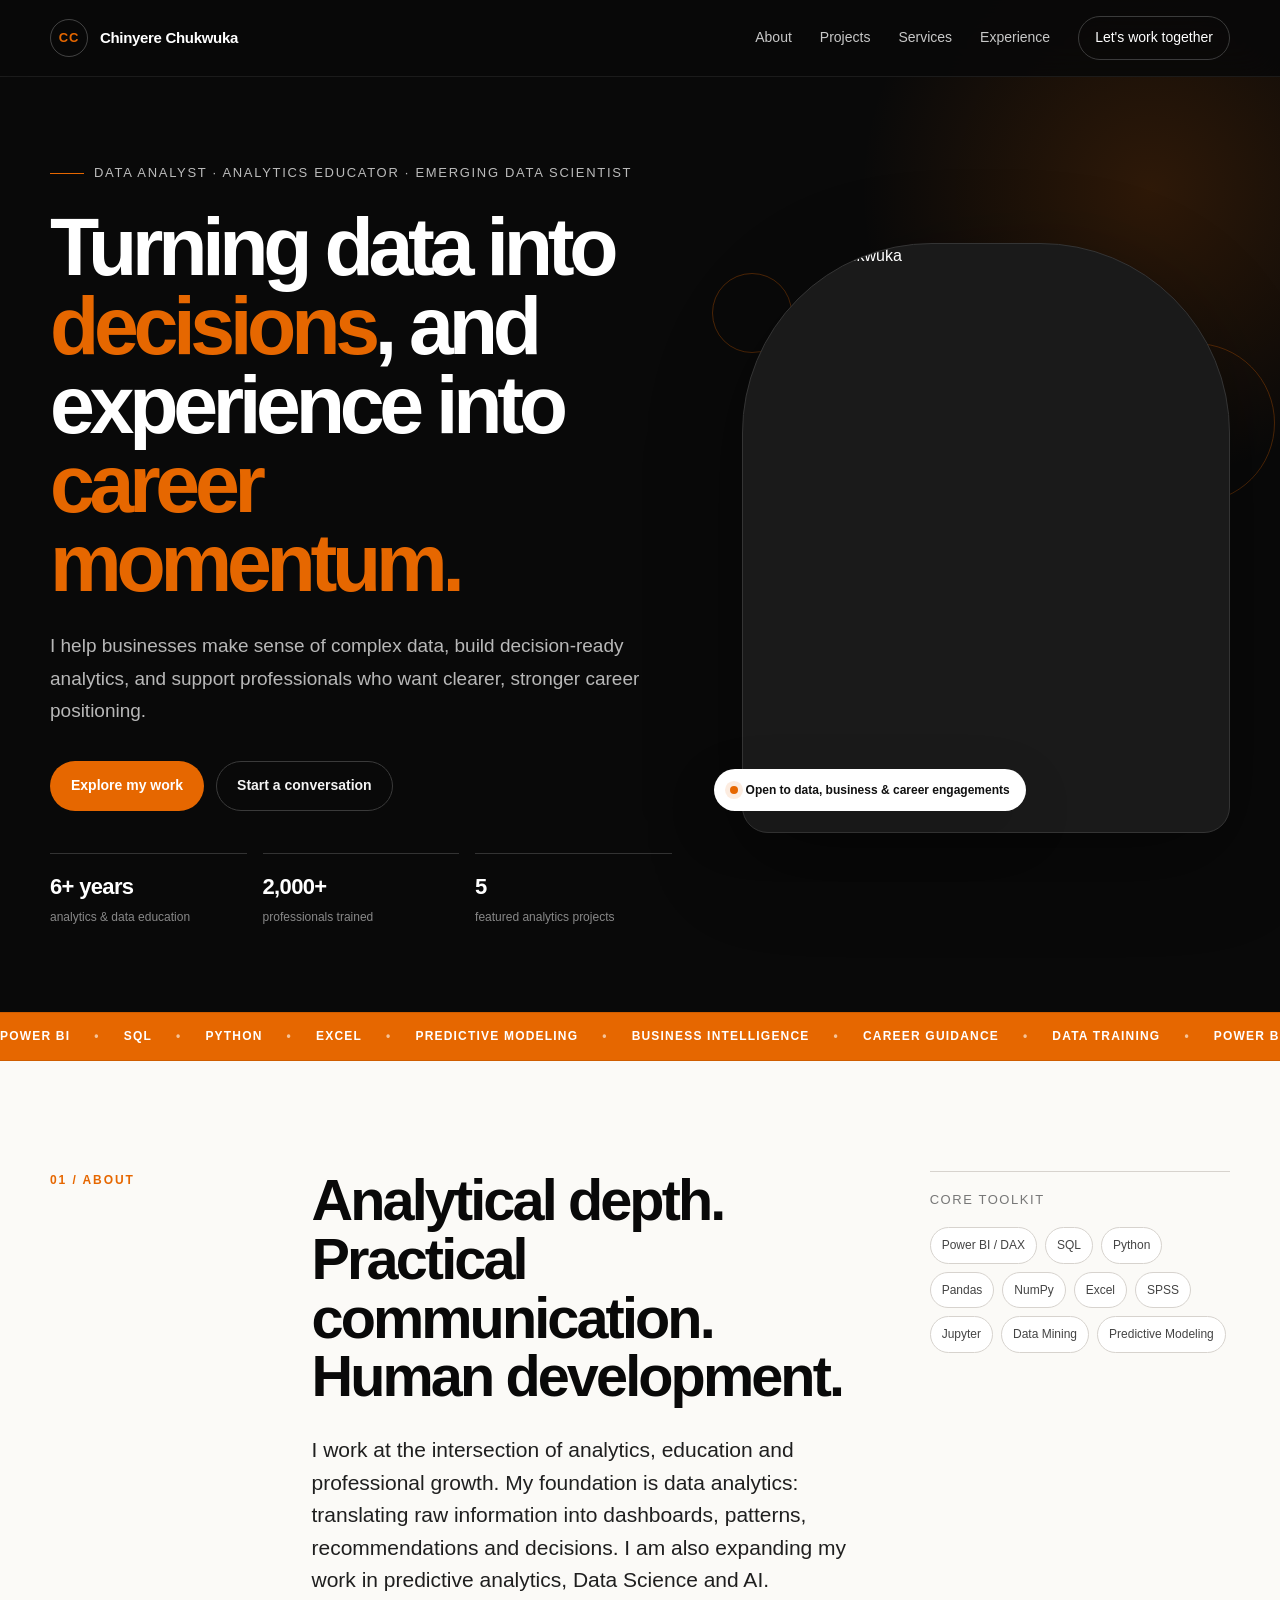
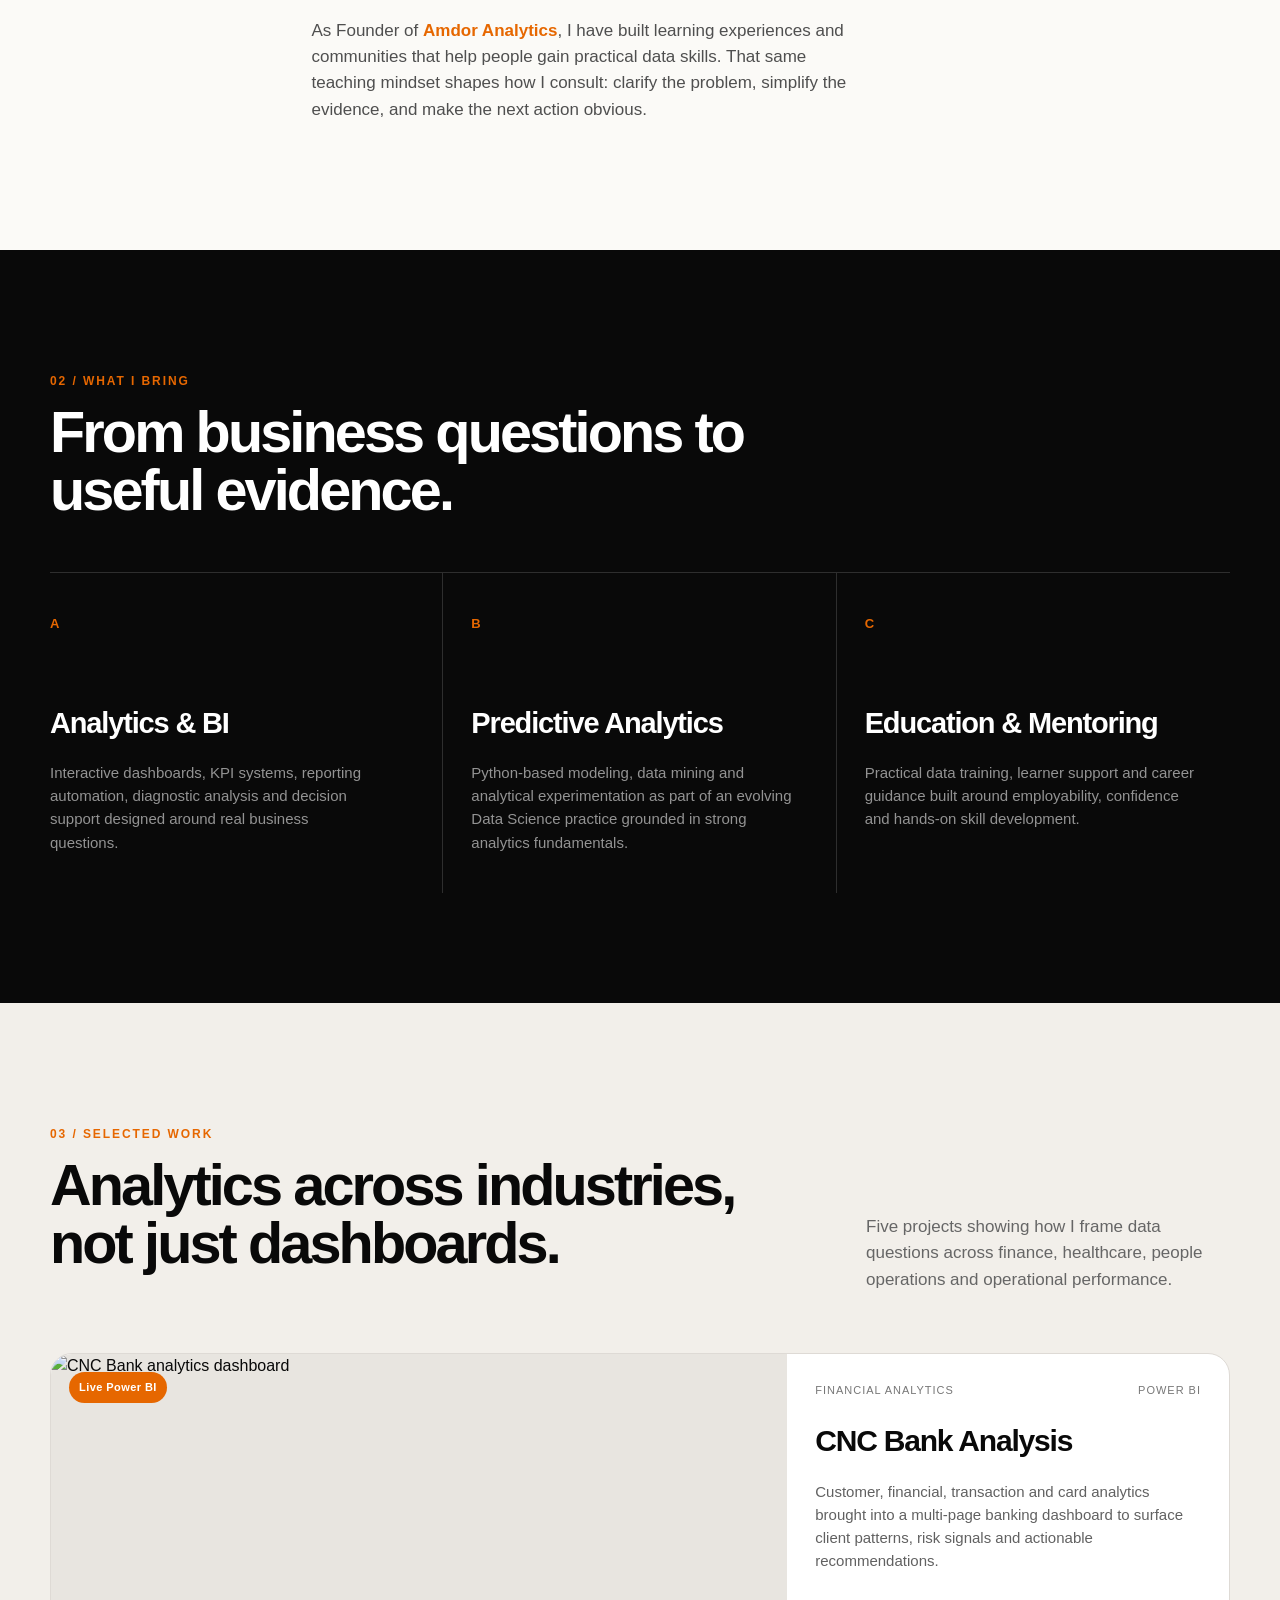
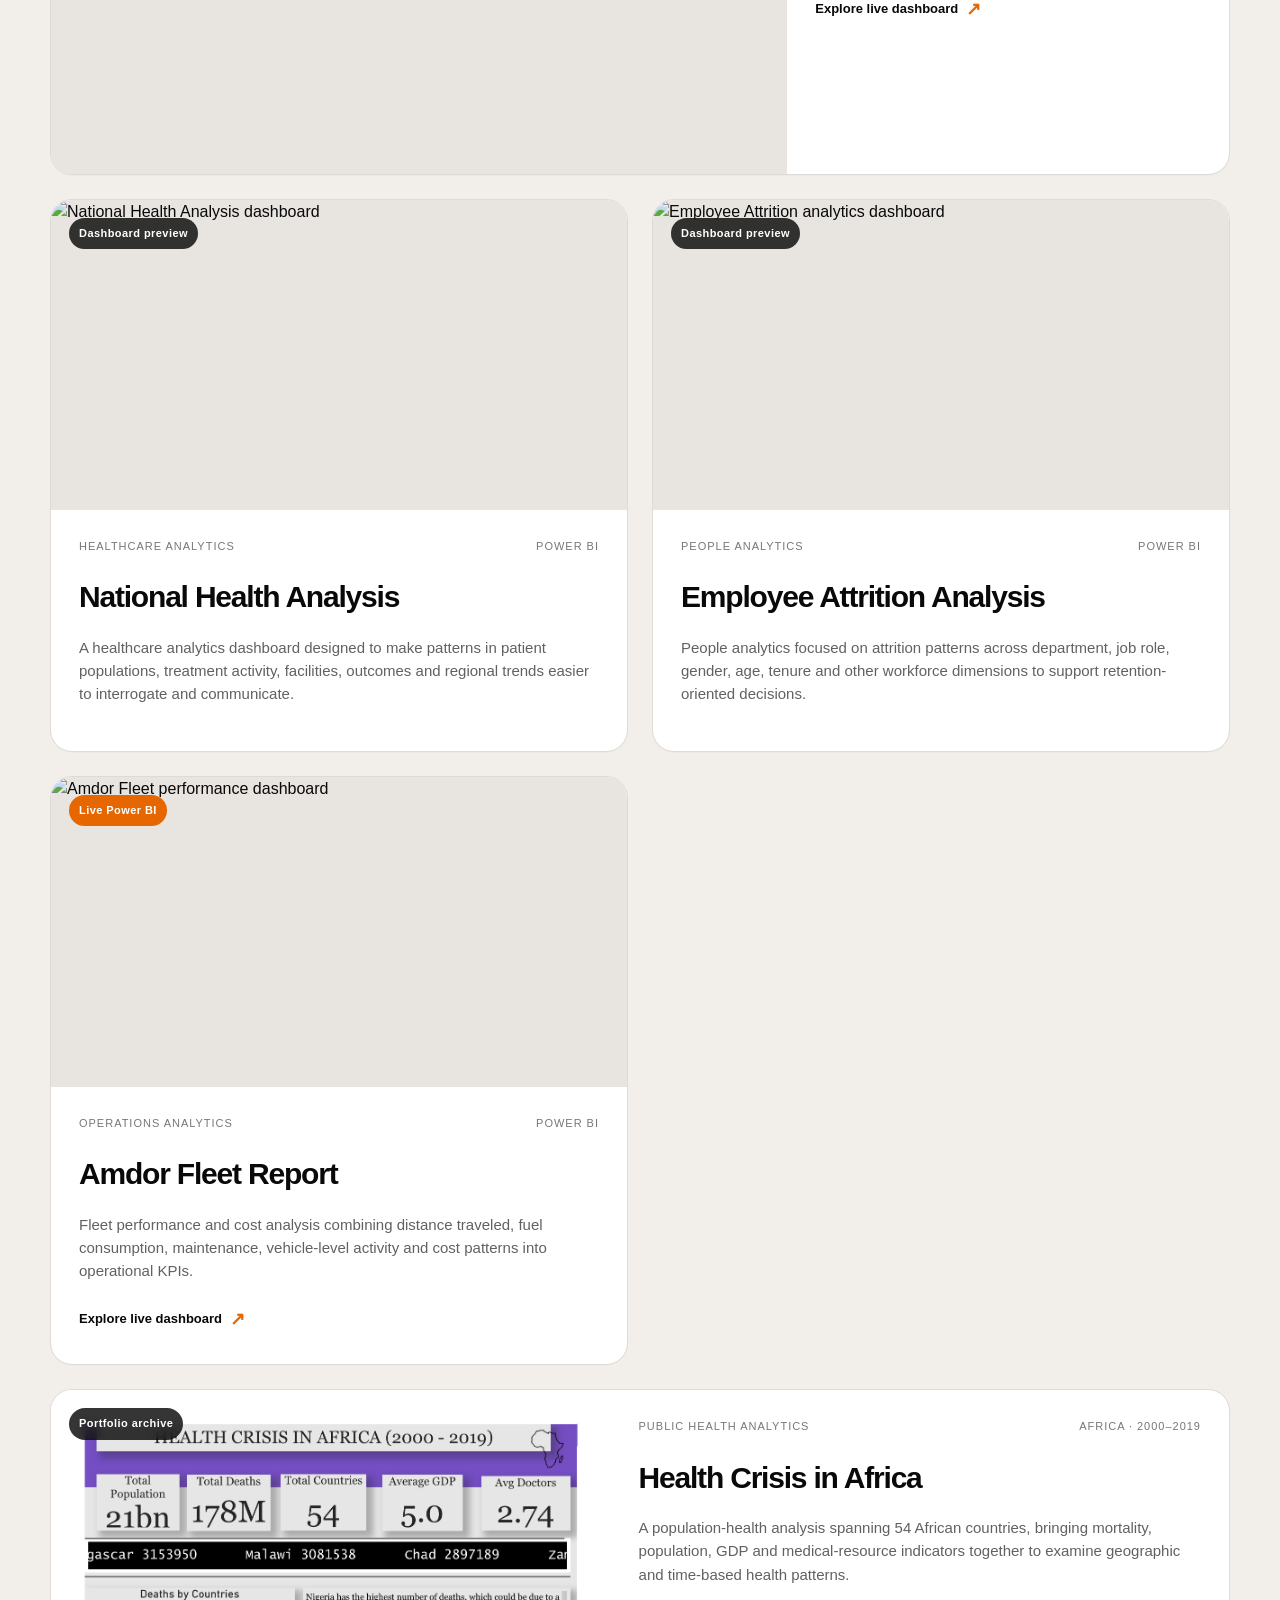
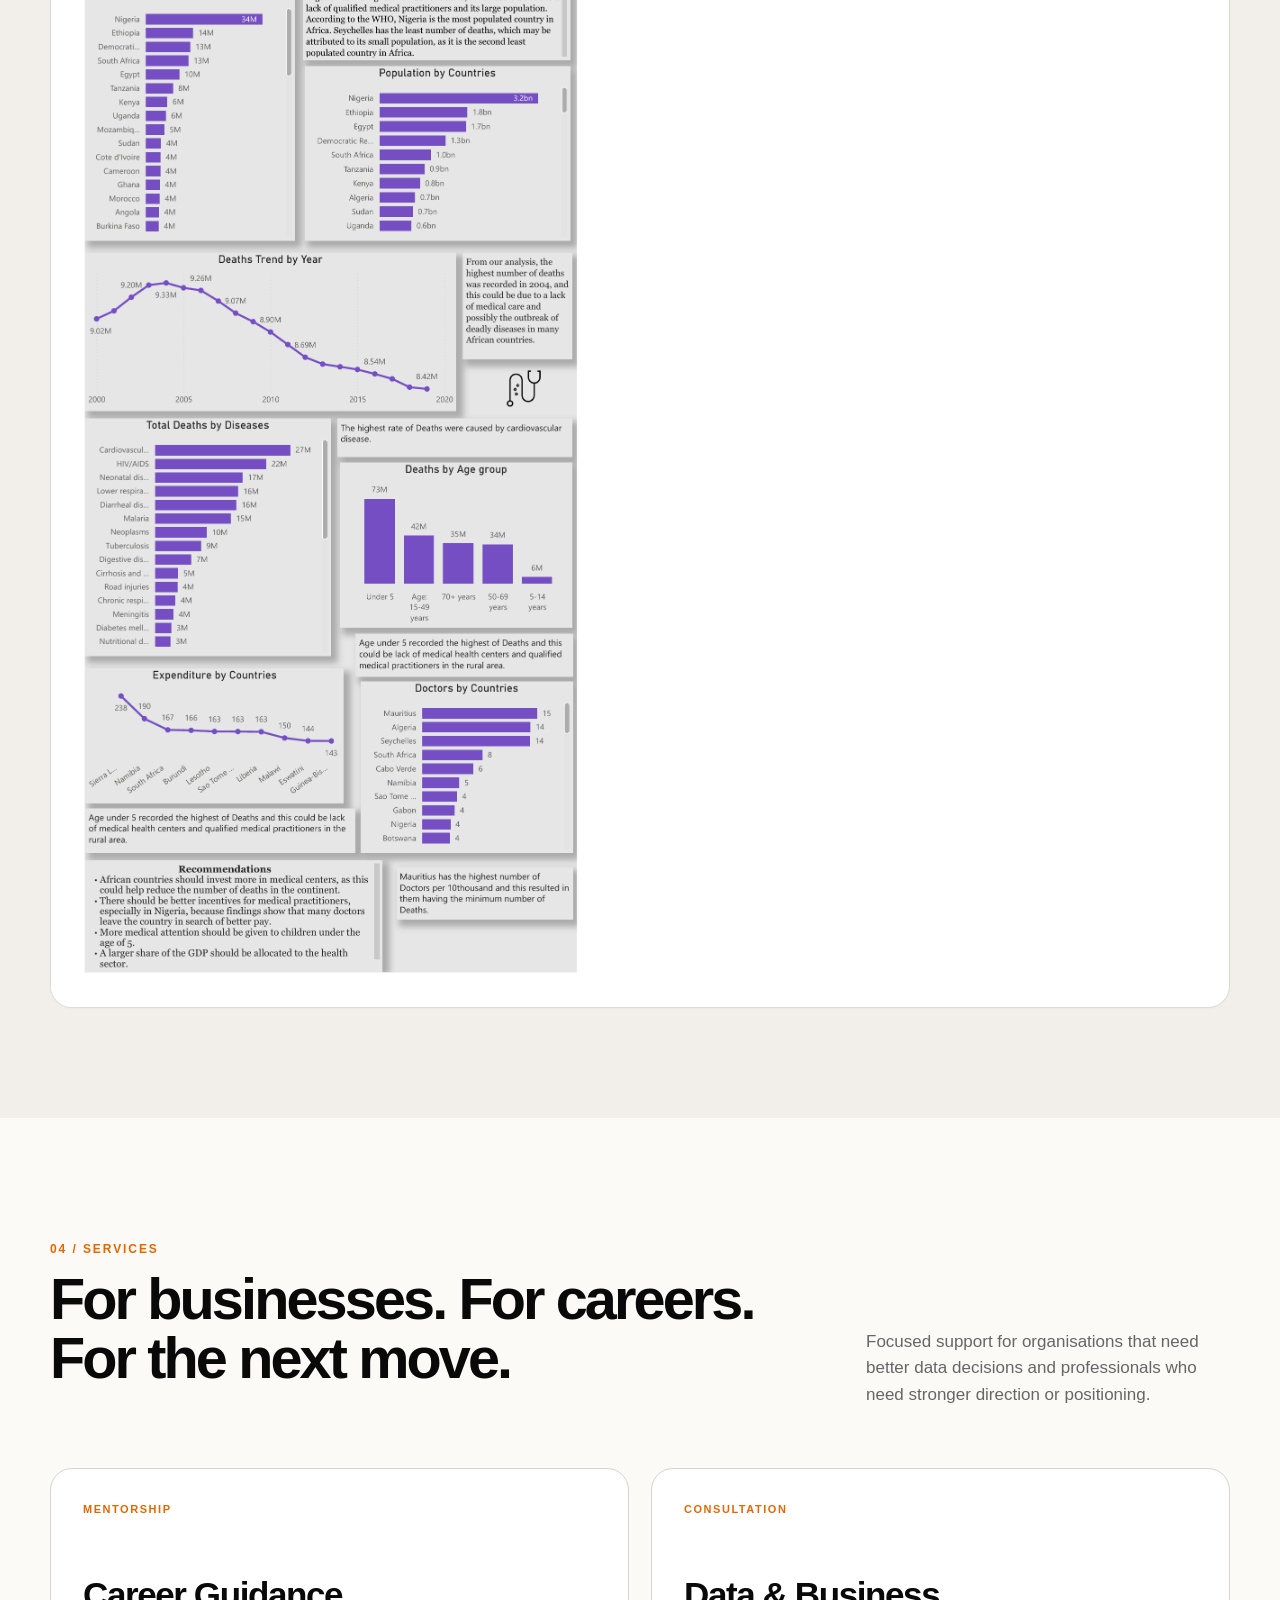
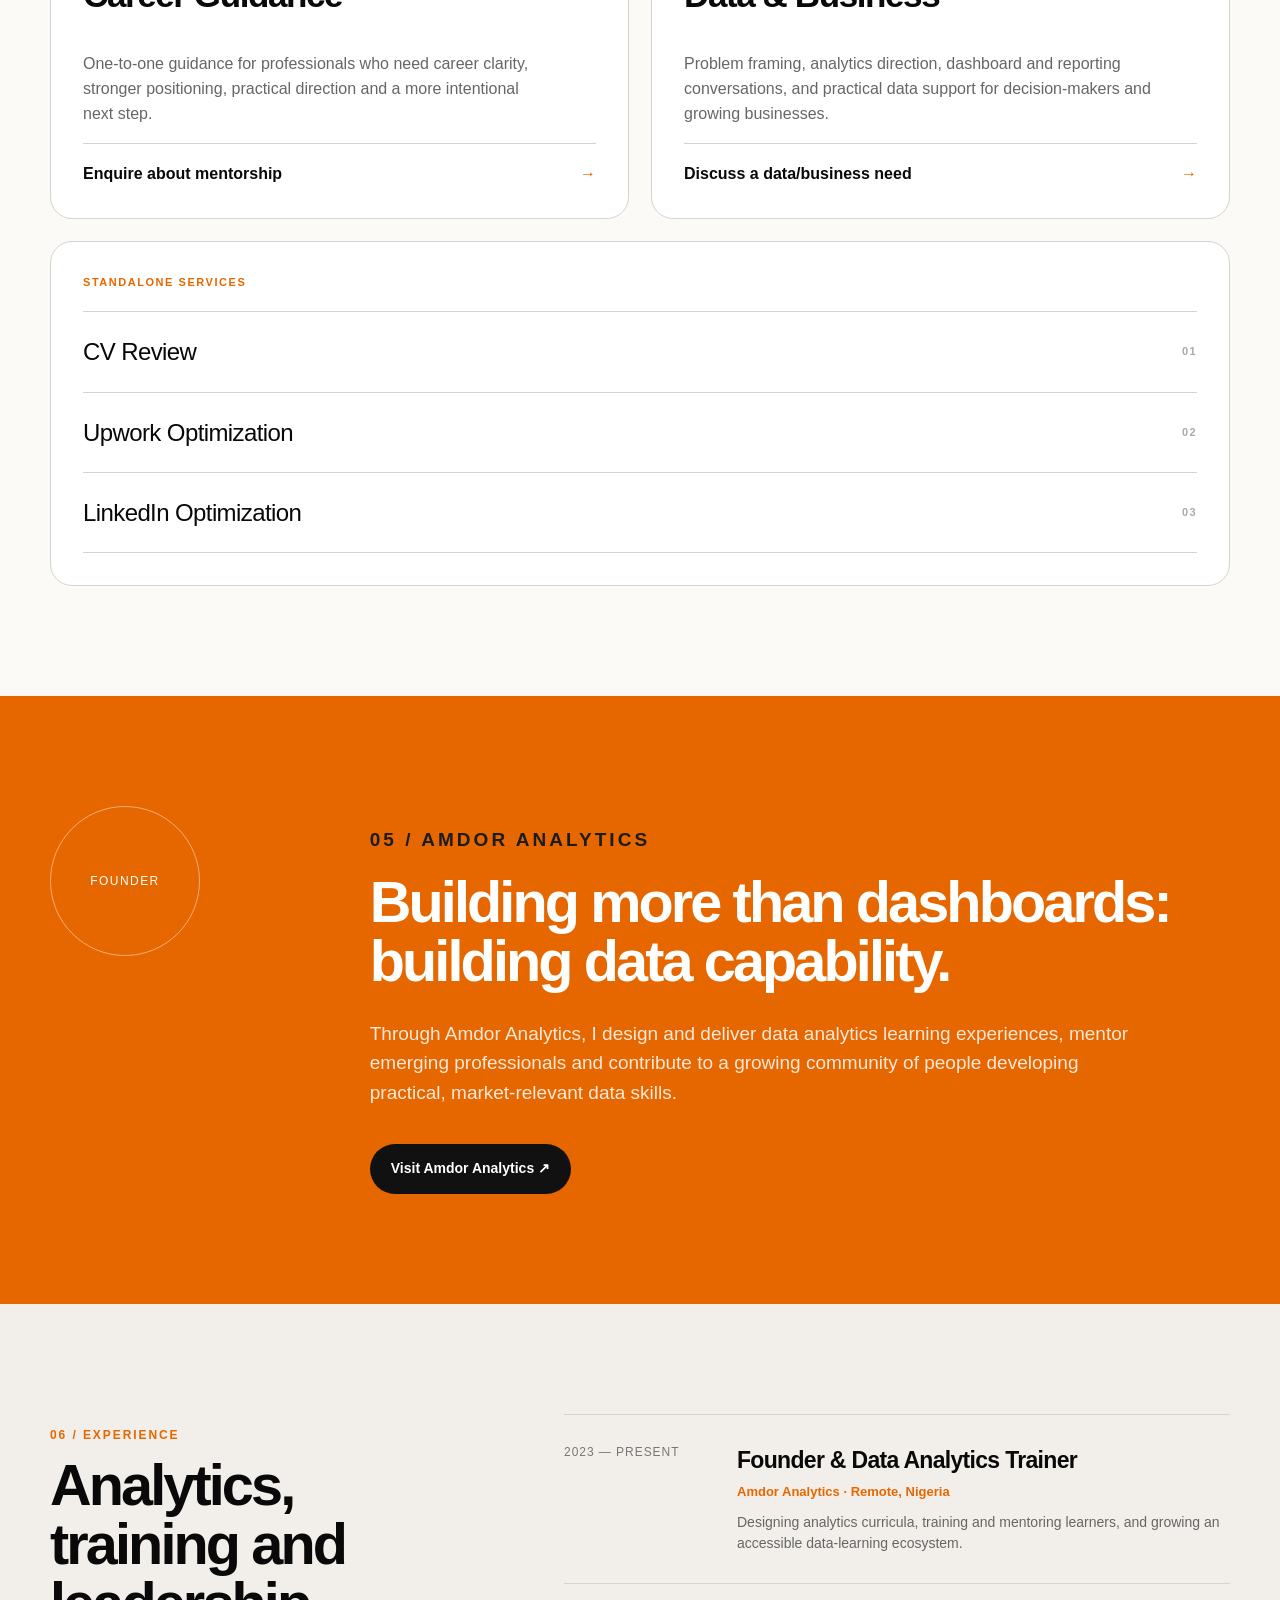
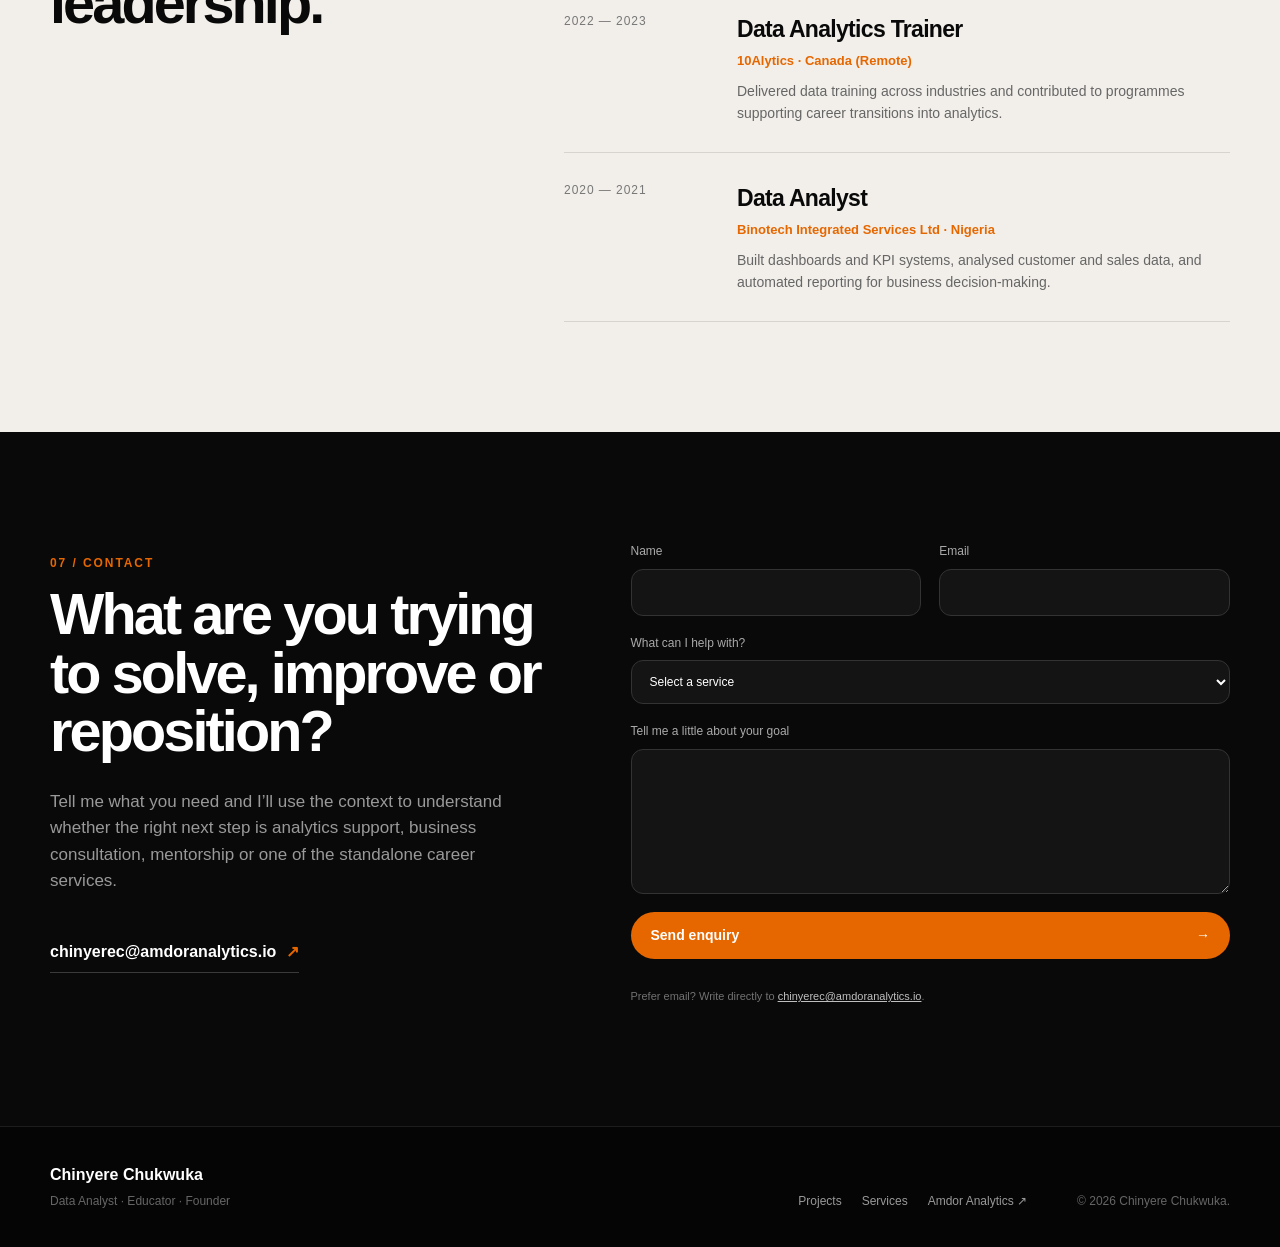
==== index.html @ b894f673 "Add files via upload Initial Chinyere portfolio website build" ====
<!doctype html>
<html lang="en">
<head>
  <meta charset="utf-8" />
  <meta name="viewport" content="width=device-width,initial-scale=1" />
  <meta name="theme-color" content="#090909" />
  <meta name="description" content="Chinyere Chukwuka is a data analyst, analytics educator, founder of Amdor Analytics, and emerging data scientist helping businesses and professionals turn data into decisions and career growth." />
  <title>Chinyere Chukwuka | Data Analytics, Consulting & Career Guidance</title>
  <link rel="icon" href="assets/favicon.svg" type="image/svg+xml" />
  <link rel="stylesheet" href="styles.css" />
</head>
<body>
  <a class="skip-link" href="#main">Skip to content</a>

  <header class="site-header" id="top">
    <div class="shell nav-wrap">
      <a class="brand" href="#top" aria-label="Chinyere Chukwuka home">
        <span class="brand-mark">CC</span>
        <span class="brand-name">Chinyere Chukwuka</span>
      </a>
      <button class="menu-toggle" type="button" aria-expanded="false" aria-controls="primary-nav" aria-label="Open navigation">
        <span></span><span></span>
      </button>
      <nav id="primary-nav" class="primary-nav" aria-label="Primary navigation">
        <a href="#about">About</a>
        <a href="#work">Projects</a>
        <a href="#services">Services</a>
        <a href="#experience">Experience</a>
        <a href="#contact" class="nav-cta">Let's work together</a>
      </nav>
    </div>
  </header>

  <main id="main">
    <section class="hero">
      <div class="hero-grid shell">
        <div class="hero-copy reveal">
          <p class="eyebrow"><span></span> Data Analyst · Analytics Educator · Emerging Data Scientist</p>
          <h1>Turning data into <em>decisions</em>, and experience into <em>career momentum.</em></h1>
          <p class="hero-lede">I help businesses make sense of complex data, build decision-ready analytics, and support professionals who want clearer, stronger career positioning.</p>
          <div class="hero-actions">
            <a class="button button-primary" href="#work">Explore my work</a>
            <a class="button button-ghost" href="#contact">Start a conversation</a>
          </div>
          <div class="hero-proof" aria-label="Professional highlights">
            <div><strong>6+ years</strong><span>analytics & data education</span></div>
            <div><strong>2,000+</strong><span>professionals trained</span></div>
            <div><strong>5</strong><span>featured analytics projects</span></div>
          </div>
        </div>

        <div class="hero-visual reveal" aria-label="Portrait of Chinyere Chukwuka">
          <div class="portrait-frame">
            <img src="https://framerusercontent.com/images/WnBVpx7HmYLsqnE6hxIMtfYmzeY.png?height=1536&width=1024" alt="Chinyere Chukwuka" />
          </div>
          <div class="availability"><i></i><span>Open to data, business & career engagements</span></div>
          <div class="hero-orbit hero-orbit-one"></div>
          <div class="hero-orbit hero-orbit-two"></div>
        </div>
      </div>
    </section>

    <section class="ticker" aria-label="Areas of expertise">
      <div class="ticker-track">
        <span>Power BI</span><b>•</b><span>SQL</span><b>•</b><span>Python</span><b>•</b><span>Excel</span><b>•</b><span>Predictive Modeling</span><b>•</b><span>Business Intelligence</span><b>•</b><span>Career Guidance</span><b>•</b><span>Data Training</span><b>•</b>
        <span>Power BI</span><b>•</b><span>SQL</span><b>•</b><span>Python</span><b>•</b><span>Excel</span><b>•</b><span>Predictive Modeling</span><b>•</b><span>Business Intelligence</span><b>•</b><span>Career Guidance</span><b>•</b><span>Data Training</span><b>•</b>
      </div>
    </section>

    <section class="section section-light" id="about">
      <div class="shell about-grid">
        <div class="section-kicker reveal">01 / About</div>
        <div class="about-main reveal">
          <h2>Analytical depth. Practical communication. Human development.</h2>
          <p class="lead">I work at the intersection of analytics, education and professional growth. My foundation is data analytics: translating raw information into dashboards, patterns, recommendations and decisions. I am also expanding my work in predictive analytics, Data Science and AI.</p>
          <p>As Founder of <a href="https://amdoranalytics.io/" target="_blank" rel="noopener">Amdor Analytics</a>, I have built learning experiences and communities that help people gain practical data skills. That same teaching mindset shapes how I consult: clarify the problem, simplify the evidence, and make the next action obvious.</p>
        </div>
        <aside class="about-aside reveal">
          <p class="aside-title">Core toolkit</p>
          <div class="chip-grid">
            <span>Power BI / DAX</span><span>SQL</span><span>Python</span><span>Pandas</span><span>NumPy</span><span>Excel</span><span>SPSS</span><span>Jupyter</span><span>Data Mining</span><span>Predictive Modeling</span>
          </div>
        </aside>
      </div>
    </section>

    <section class="section section-dark capabilities">
      <div class="shell">
        <div class="section-heading reveal">
          <p class="section-kicker">02 / What I bring</p>
          <h2>From business questions to useful evidence.</h2>
        </div>
        <div class="capability-grid">
          <article class="capability-card reveal">
            <span class="card-index">A</span>
            <h3>Analytics & BI</h3>
            <p>Interactive dashboards, KPI systems, reporting automation, diagnostic analysis and decision support designed around real business questions.</p>
          </article>
          <article class="capability-card reveal">
            <span class="card-index">B</span>
            <h3>Predictive Analytics</h3>
            <p>Python-based modeling, data mining and analytical experimentation as part of an evolving Data Science practice grounded in strong analytics fundamentals.</p>
          </article>
          <article class="capability-card reveal">
            <span class="card-index">C</span>
            <h3>Education & Mentoring</h3>
            <p>Practical data training, learner support and career guidance built around employability, confidence and hands-on skill development.</p>
          </article>
        </div>
      </div>
    </section>

    <section class="section section-cream" id="work">
      <div class="shell">
        <div class="section-heading split-heading reveal">
          <div>
            <p class="section-kicker">03 / Selected work</p>
            <h2>Analytics across industries, not just dashboards.</h2>
          </div>
          <p>Five projects showing how I frame data questions across finance, healthcare, people operations and operational performance.</p>
        </div>

        <div class="projects-grid">
          <article class="project-card project-featured reveal">
            <a class="project-image" href="https://app.powerbi.com/view?r=eyJrIjoiMzgzYWZmYTAtMzEyNi00ZTFiLTlmMjctMWRkODA5YzhjOWM0IiwidCI6IjZmNWE3NGMyLTNiNWItNDZlNy1iZjU3LTk4ZGI5N2FhMmM0NiIsImMiOjN9" target="_blank" rel="noopener" aria-label="Open CNC Bank live dashboard">
              <img src="https://framerusercontent.com/images/O4oRghra24HX4t1m6wCwUgillPo.png?height=1024&width=1536" alt="CNC Bank analytics dashboard" loading="lazy" />
              <span class="live-badge">Live Power BI</span>
            </a>
            <div class="project-body">
              <div class="project-meta"><span>Financial Analytics</span><span>Power BI</span></div>
              <h3>CNC Bank Analysis</h3>
              <p>Customer, financial, transaction and card analytics brought into a multi-page banking dashboard to surface client patterns, risk signals and actionable recommendations.</p>
              <div class="project-actions">
                <a class="text-link" href="https://app.powerbi.com/view?r=eyJrIjoiMzgzYWZmYTAtMzEyNi00ZTFiLTlmMjctMWRkODA5YzhjOWM0IiwidCI6IjZmNWE3NGMyLTNiNWItNDZlNy1iZjU3LTk4ZGI5N2FhMmM0NiIsImMiOjN9" target="_blank" rel="noopener">Explore live dashboard <span>↗</span></a>
              </div>
            </div>
          </article>

          <article class="project-card reveal">
            <div class="project-image">
              <img src="https://framerusercontent.com/images/TcT8yX2jF84NYLlInLX8qUdO3A0.png?height=1024&width=1536" alt="National Health Analysis dashboard" loading="lazy" />
              <span class="asset-badge">Dashboard preview</span>
            </div>
            <div class="project-body">
              <div class="project-meta"><span>Healthcare Analytics</span><span>Power BI</span></div>
              <h3>National Health Analysis</h3>
              <p>A healthcare analytics dashboard designed to make patterns in patient populations, treatment activity, facilities, outcomes and regional trends easier to interrogate and communicate.</p>
            </div>
          </article>

          <article class="project-card reveal">
            <div class="project-image">
              <img src="https://framerusercontent.com/images/JBsmdQhWRNtYsbDuUFdhikfjHo.png?height=1024&width=1536" alt="Employee Attrition analytics dashboard" loading="lazy" />
              <span class="asset-badge">Dashboard preview</span>
            </div>
            <div class="project-body">
              <div class="project-meta"><span>People Analytics</span><span>Power BI</span></div>
              <h3>Employee Attrition Analysis</h3>
              <p>People analytics focused on attrition patterns across department, job role, gender, age, tenure and other workforce dimensions to support retention-oriented decisions.</p>
            </div>
          </article>

          <article class="project-card reveal">
            <a class="project-image" href="https://app.powerbi.com/view?r=eyJrIjoiOGY2ZjU2N2ItN2MyNS00NTQ3LTkyMzMtYWNhNmVjZGYxM2QyIiwidCI6IjZmNWE3NGMyLTNiNWItNDZlNy1iZjU3LTk4ZGI5N2FhMmM0NiIsImMiOjN9" target="_blank" rel="noopener" aria-label="Open Amdor Fleet live dashboard">
              <img src="https://framerusercontent.com/images/q8M4vpMQhV9Jk5NHg26nvfUtA.png?height=1024&width=1536" alt="Amdor Fleet performance dashboard" loading="lazy" />
              <span class="live-badge">Live Power BI</span>
            </a>
            <div class="project-body">
              <div class="project-meta"><span>Operations Analytics</span><span>Power BI</span></div>
              <h3>Amdor Fleet Report</h3>
              <p>Fleet performance and cost analysis combining distance traveled, fuel consumption, maintenance, vehicle-level activity and cost patterns into operational KPIs.</p>
              <a class="text-link" href="https://app.powerbi.com/view?r=eyJrIjoiOGY2ZjU2N2ItN2MyNS00NTQ3LTkyMzMtYWNhNmVjZGYxM2QyIiwidCI6IjZmNWE3NGMyLTNiNWItNDZlNy1iZjU3LTk4ZGI5N2FhMmM0NiIsImMiOjN9" target="_blank" rel="noopener">Explore live dashboard <span>↗</span></a>
            </div>
          </article>

          <article class="project-card project-wide reveal">
            <div class="project-image project-image-health">
              <img src="assets/health-crisis-africa.png" alt="Health Crisis in Africa dashboard covering 2000 to 2019" loading="lazy" />
              <span class="asset-badge">Portfolio archive</span>
            </div>
            <div class="project-body">
              <div class="project-meta"><span>Public Health Analytics</span><span>Africa · 2000–2019</span></div>
              <h3>Health Crisis in Africa</h3>
              <p>A population-health analysis spanning 54 African countries, bringing mortality, population, GDP and medical-resource indicators together to examine geographic and time-based health patterns.</p>
            </div>
          </article>
        </div>
      </div>
    </section>

    <section class="section section-light" id="services">
      <div class="shell">
        <div class="section-heading split-heading reveal">
          <div>
            <p class="section-kicker">04 / Services</p>
            <h2>For businesses. For careers. For the next move.</h2>
          </div>
          <p>Focused support for organisations that need better data decisions and professionals who need stronger direction or positioning.</p>
        </div>

        <div class="service-groups">
          <article class="service-group service-primary reveal">
            <p class="service-label">Mentorship</p>
            <h3>Career Guidance</h3>
            <p>One-to-one guidance for professionals who need career clarity, stronger positioning, practical direction and a more intentional next step.</p>
            <button class="service-button" type="button" data-service="Career Guidance Mentorship">Enquire about mentorship <span>→</span></button>
          </article>

          <article class="service-group service-primary reveal">
            <p class="service-label">Consultation</p>
            <h3>Data & Business</h3>
            <p>Problem framing, analytics direction, dashboard and reporting conversations, and practical data support for decision-makers and growing businesses.</p>
            <button class="service-button" type="button" data-service="Data & Business Consultation">Discuss a data/business need <span>→</span></button>
          </article>

          <article class="service-group standalones reveal">
            <p class="service-label">Standalone services</p>
            <div class="standalone-list">
              <button type="button" data-service="CV Review"><span>CV Review</span><b>01</b></button>
              <button type="button" data-service="Upwork Optimization"><span>Upwork Optimization</span><b>02</b></button>
              <button type="button" data-service="LinkedIn Optimization"><span>LinkedIn Optimization</span><b>03</b></button>
            </div>
          </article>
        </div>
      </div>
    </section>

    <section class="section founder-section">
      <div class="shell founder-grid">
        <div class="founder-badge reveal">Founder</div>
        <div class="founder-copy reveal">
          <p class="section-kicker">05 / Amdor Analytics</p>
          <h2>Building more than dashboards: building data capability.</h2>
          <p>Through Amdor Analytics, I design and deliver data analytics learning experiences, mentor emerging professionals and contribute to a growing community of people developing practical, market-relevant data skills.</p>
          <a class="button button-primary" href="https://amdoranalytics.io/" target="_blank" rel="noopener">Visit Amdor Analytics ↗</a>
        </div>
      </div>
    </section>

    <section class="section section-cream" id="experience">
      <div class="shell experience-grid">
        <div class="section-heading reveal">
          <p class="section-kicker">06 / Experience</p>
          <h2>Analytics, training and leadership.</h2>
        </div>
        <div class="timeline">
          <article class="timeline-item reveal">
            <div class="timeline-date">2023 — Present</div>
            <div><h3>Founder & Data Analytics Trainer</h3><p class="org">Amdor Analytics · Remote, Nigeria</p><p>Designing analytics curricula, training and mentoring learners, and growing an accessible data-learning ecosystem.</p></div>
          </article>
          <article class="timeline-item reveal">
            <div class="timeline-date">2022 — 2023</div>
            <div><h3>Data Analytics Trainer</h3><p class="org">10Alytics · Canada (Remote)</p><p>Delivered data training across industries and contributed to programmes supporting career transitions into analytics.</p></div>
          </article>
          <article class="timeline-item reveal">
            <div class="timeline-date">2020 — 2021</div>
            <div><h3>Data Analyst</h3><p class="org">Binotech Integrated Services Ltd · Nigeria</p><p>Built dashboards and KPI systems, analysed customer and sales data, and automated reporting for business decision-making.</p></div>
          </article>
        </div>
      </div>
    </section>

    <section class="section contact-section" id="contact">
      <div class="shell contact-grid">
        <div class="contact-copy reveal">
          <p class="section-kicker">07 / Contact</p>
          <h2>What are you trying to solve, improve or reposition?</h2>
          <p>Tell me what you need and I’ll use the context to understand whether the right next step is analytics support, business consultation, mentorship or one of the standalone career services.</p>
          <a class="contact-email" href="mailto:chinyerec@amdoranalytics.io">chinyerec@amdoranalytics.io <span>↗</span></a>
        </div>

        <form class="contact-form reveal" action="https://formsubmit.co/chinyerec@amdoranalytics.io" method="POST">
          <input type="hidden" name="_subject" value="New portfolio website enquiry" />
          <input type="hidden" name="_captcha" value="false" />
          <input class="hp" type="text" name="_honey" tabindex="-1" autocomplete="off" aria-hidden="true" />
          <label>Name<input type="text" name="name" autocomplete="name" required /></label>
          <label>Email<input type="email" name="email" autocomplete="email" required /></label>
          <label>What can I help with?
            <select name="service" id="service-select" required>
              <option value="" selected disabled>Select a service</option>
              <option>Career Guidance Mentorship</option>
              <option>Data & Business Consultation</option>
              <option>CV Review</option>
              <option>Upwork Optimization</option>
              <option>LinkedIn Optimization</option>
              <option>Analytics Project / Dashboard</option>
              <option>Training / Speaking</option>
              <option>Other</option>
            </select>
          </label>
          <label>Tell me a little about your goal<textarea name="message" rows="5" required></textarea></label>
          <button class="button button-primary form-submit" type="submit">Send enquiry <span>→</span></button>
          <p class="form-note">Prefer email? Write directly to <a href="mailto:chinyerec@amdoranalytics.io">chinyerec@amdoranalytics.io</a>.</p>
        </form>
      </div>
    </section>
  </main>

  <footer class="site-footer">
    <div class="shell footer-grid">
      <div><strong>Chinyere Chukwuka</strong><p>Data Analyst · Educator · Founder</p></div>
      <div class="footer-links"><a href="#work">Projects</a><a href="#services">Services</a><a href="https://amdoranalytics.io/" target="_blank" rel="noopener">Amdor Analytics ↗</a></div>
      <p class="copyright">© <span id="year"></span> Chinyere Chukwuka.</p>
    </div>
  </footer>

  <script src="script.js"></script>
</body>
</html>
---- styles.css ----
:root{
  --ink:#090909;
  --ink-soft:#141414;
  --charcoal:#232323;
  --muted:#747474;
  --line:#d7d3ce;
  --cream:#f2efea;
  --paper:#fbfaf7;
  --white:#ffffff;
  --accent:#e66700;
  --accent-deep:#b84b00;
  --accent-soft:#f6dcc8;
  --radius:22px;
  --shadow:0 18px 60px rgba(0,0,0,.12);
  --shell:min(1180px,calc(100% - 40px));
}
*{box-sizing:border-box}
html{scroll-behavior:smooth}
body{margin:0;background:var(--paper);color:var(--ink);font-family:Inter,ui-sans-serif,-apple-system,BlinkMacSystemFont,"Segoe UI",Roboto,Helvetica,Arial,sans-serif;line-height:1.55;-webkit-font-smoothing:antialiased}
img{display:block;max-width:100%}
a{color:inherit;text-decoration:none}
button,input,textarea,select{font:inherit}
button{color:inherit}
.shell{width:var(--shell);margin-inline:auto}
.skip-link{position:fixed;left:16px;top:-80px;z-index:9999;background:var(--accent);color:#fff;padding:10px 14px;border-radius:9px}.skip-link:focus{top:16px}

.site-header{position:fixed;inset:0 0 auto;z-index:100;background:rgba(9,9,9,.88);backdrop-filter:blur(18px);border-bottom:1px solid rgba(255,255,255,.08)}
.nav-wrap{height:76px;display:flex;align-items:center;justify-content:space-between;gap:30px}
.brand{display:flex;align-items:center;gap:12px;color:#fff;font-weight:750;letter-spacing:-.02em}.brand-mark{display:grid;place-items:center;width:38px;height:38px;border:1px solid rgba(255,255,255,.24);border-radius:50%;color:var(--accent);font-size:13px;letter-spacing:.06em}.brand-name{font-size:15px}
.primary-nav{display:flex;align-items:center;gap:28px;color:#c8c8c8;font-size:14px}.primary-nav a{transition:.25s}.primary-nav a:hover{color:#fff}.nav-cta{border:1px solid #3b3b3b;padding:10px 16px;border-radius:999px;color:#fff!important}.nav-cta:hover{border-color:var(--accent)!important}
.menu-toggle{display:none;background:none;border:0;width:44px;height:44px;place-items:center;padding:0}.menu-toggle span{display:block;width:21px;height:1px;background:#fff;margin:5px auto}

.hero{min-height:820px;background:var(--ink);color:#fff;padding:150px 0 86px;position:relative;overflow:hidden}.hero:before{content:"";position:absolute;width:620px;height:620px;border-radius:50%;background:radial-gradient(circle,rgba(230,103,0,.17),transparent 66%);right:-180px;top:-120px}.hero-grid{display:grid;grid-template-columns:1.12fr .88fr;align-items:center;gap:70px;position:relative;z-index:1}.eyebrow{display:flex;align-items:center;gap:10px;color:#bbb;font-size:13px;text-transform:uppercase;letter-spacing:.13em}.eyebrow span{width:34px;height:1px;background:var(--accent)}
.hero h1{font-size:clamp(52px,6.3vw,88px);line-height:.98;letter-spacing:-.065em;max-width:850px;margin:25px 0 27px;font-weight:650}.hero h1 em{font-style:normal;color:var(--accent)}.hero-lede{max-width:720px;color:#b8b8b8;font-size:19px;line-height:1.7}.hero-actions{display:flex;gap:12px;margin:34px 0 42px;flex-wrap:wrap}.button{display:inline-flex;align-items:center;justify-content:center;gap:9px;border-radius:999px;padding:13px 20px;border:1px solid transparent;cursor:pointer;font-weight:700;font-size:14px;transition:.25s}.button-primary{background:var(--accent);color:#fff}.button-primary:hover{background:#ff7600;transform:translateY(-1px)}.button-ghost{border-color:#3a3a3a;color:#f4f4f4}.button-ghost:hover{border-color:#666;background:#171717}.hero-proof{display:grid;grid-template-columns:repeat(3,1fr);gap:16px;max-width:650px}.hero-proof div{border-top:1px solid #333;padding-top:16px}.hero-proof strong{display:block;font-size:22px;letter-spacing:-.03em}.hero-proof span{display:block;color:#888;font-size:12px;margin-top:4px}
.hero-visual{position:relative;min-height:590px}.portrait-frame{height:590px;border-radius:190px 190px 26px 26px;overflow:hidden;border:1px solid #343434;background:#1a1a1a;position:relative;z-index:2;box-shadow:0 25px 90px rgba(0,0,0,.38)}.portrait-frame img{width:100%;height:100%;object-fit:cover;object-position:center 20%}.availability{position:absolute;z-index:4;bottom:22px;left:-28px;background:#fff;color:#111;padding:12px 16px;border-radius:999px;font-size:12px;font-weight:700;box-shadow:var(--shadow);display:flex;align-items:center;gap:8px}.availability i{width:8px;height:8px;background:var(--accent);border-radius:50%;box-shadow:0 0 0 5px rgba(230,103,0,.12)}.hero-orbit{position:absolute;border:1px solid rgba(230,103,0,.3);border-radius:50%;z-index:1}.hero-orbit-one{width:160px;height:160px;right:-45px;top:100px}.hero-orbit-two{width:80px;height:80px;left:-30px;top:30px}

.ticker{overflow:hidden;background:var(--accent);color:#fff;border-block:1px solid rgba(0,0,0,.1)}.ticker-track{display:flex;gap:24px;align-items:center;white-space:nowrap;width:max-content;padding:14px 0;animation:ticker 38s linear infinite;text-transform:uppercase;font-size:12px;font-weight:800;letter-spacing:.1em}.ticker-track b{opacity:.6}@keyframes ticker{to{transform:translateX(-50%)}}
.section{padding:110px 0}.section-light{background:var(--paper)}.section-dark{background:var(--ink);color:#fff}.section-cream{background:var(--cream)}.section-kicker{font-size:12px;font-weight:800;text-transform:uppercase;letter-spacing:.16em;color:var(--accent)}
.about-grid{display:grid;grid-template-columns:.55fr 1.5fr .8fr;gap:55px;align-items:start}.about-main h2,.section-heading h2,.founder-copy h2,.contact-copy h2{font-size:clamp(40px,4.5vw,64px);line-height:1.02;letter-spacing:-.05em;margin:0 0 28px}.about-main p{font-size:17px;color:#4f4f4f;max-width:790px}.about-main .lead{font-size:21px;color:#1f1f1f}.about-main a{color:var(--accent);font-weight:750}.about-aside{border-top:1px solid var(--line);padding-top:18px}.aside-title{margin:0 0 17px;font-size:13px;text-transform:uppercase;letter-spacing:.12em;color:#777}.chip-grid{display:flex;flex-wrap:wrap;gap:8px}.chip-grid span{border:1px solid #d7d3ce;background:#fff;border-radius:999px;padding:8px 11px;font-size:12px;color:#444}
.section-heading{max-width:850px;margin-bottom:52px}.section-dark .section-heading h2{color:#fff}.capability-grid{display:grid;grid-template-columns:repeat(3,1fr);border-top:1px solid #2e2e2e}.capability-card{padding:38px 28px 24px 0;border-right:1px solid #2e2e2e;min-height:290px}.capability-card+ .capability-card{padding-left:28px}.capability-card:last-child{border-right:0}.card-index{color:var(--accent);font-weight:800;font-size:13px}.capability-card h3{font-size:29px;letter-spacing:-.04em;margin:65px 0 14px}.capability-card p{color:#939393;font-size:15px;max-width:330px}
.split-heading{display:grid;grid-template-columns:1.35fr .65fr;gap:60px;max-width:none;align-items:end}.split-heading p:last-child{color:#666;font-size:17px;margin:0 0 8px}.projects-grid{display:grid;grid-template-columns:repeat(2,1fr);gap:24px}.project-card{background:#fff;border:1px solid #dedad5;border-radius:var(--radius);overflow:hidden;box-shadow:0 1px 0 rgba(0,0,0,.02);transition:.25s}.project-card:hover{transform:translateY(-3px);box-shadow:0 24px 60px rgba(31,23,14,.10)}.project-featured{grid-column:1/-1;display:grid;grid-template-columns:1.25fr .75fr}.project-wide{grid-column:1/-1;display:grid;grid-template-columns:.95fr 1.05fr}.project-image{position:relative;background:#e8e5e0;min-height:310px;display:block;overflow:hidden}.project-featured .project-image,.project-wide .project-image{min-height:420px}.project-image img{width:100%;height:100%;object-fit:cover;transition:transform .5s}.project-card:hover .project-image img{transform:scale(1.015)}.project-image-health img{object-fit:contain;background:#fff;padding:18px}.live-badge,.asset-badge{position:absolute;left:18px;top:18px;border-radius:999px;padding:7px 10px;font-size:11px;font-weight:800;letter-spacing:.04em}.live-badge{background:var(--accent);color:#fff}.asset-badge{background:rgba(9,9,9,.82);color:#fff;backdrop-filter:blur(6px)}.project-body{padding:28px 28px 31px}.project-meta{display:flex;justify-content:space-between;gap:15px;color:#777;font-size:11px;text-transform:uppercase;letter-spacing:.09em}.project-body h3{font-size:30px;letter-spacing:-.04em;margin:19px 0 12px}.project-body p{color:#616161;font-size:15px}.text-link{display:inline-flex;align-items:center;gap:8px;margin-top:8px;font-size:13px;font-weight:800}.text-link span{color:var(--accent);font-size:18px}
.service-groups{display:grid;grid-template-columns:1fr 1fr;gap:22px}.service-group{border:1px solid var(--line);border-radius:var(--radius);padding:32px;background:#fff;min-height:330px}.service-primary{display:flex;flex-direction:column}.service-label{color:var(--accent);font-size:11px;font-weight:800;text-transform:uppercase;letter-spacing:.14em;margin:0}.service-group h3{font-size:35px;letter-spacing:-.04em;margin:50px 0 14px}.service-group>p:not(.service-label){color:#666;max-width:470px}.service-button{margin-top:auto;border:0;border-top:1px solid var(--line);background:transparent;text-align:left;padding:18px 0 0;font-weight:800;cursor:pointer;display:flex;justify-content:space-between}.service-button span{color:var(--accent)}.standalones{grid-column:1/-1;min-height:auto}.standalone-list{margin-top:20px;border-top:1px solid var(--line)}.standalone-list button{width:100%;display:flex;align-items:center;justify-content:space-between;padding:21px 0;border:0;border-bottom:1px solid var(--line);background:none;cursor:pointer;text-align:left;font-size:24px;letter-spacing:-.025em}.standalone-list button:hover span{color:var(--accent)}.standalone-list b{font-size:11px;color:#aaa;letter-spacing:.12em}
.founder-section{background:var(--accent);color:#fff}.founder-grid{display:grid;grid-template-columns:.45fr 1.55fr;gap:70px}.founder-badge{width:150px;height:150px;border:1px solid rgba(255,255,255,.45);border-radius:50%;display:grid;place-items:center;text-transform:uppercase;letter-spacing:.12em;font-size:12px}.founder-copy .section-kicker{color:#1c1c1c}.founder-copy p{max-width:760px;font-size:19px;color:#ffe8d8}.founder-copy .button{background:#111;margin-top:18px}.founder-copy .button:hover{background:#262626}
.experience-grid{display:grid;grid-template-columns:.8fr 1.2fr;gap:70px}.timeline{border-top:1px solid var(--line)}.timeline-item{display:grid;grid-template-columns:145px 1fr;gap:28px;border-bottom:1px solid var(--line);padding:28px 0}.timeline-date{font-size:12px;color:#777;text-transform:uppercase;letter-spacing:.08em}.timeline h3{font-size:23px;letter-spacing:-.03em;margin:0 0 3px}.timeline .org{color:var(--accent);font-weight:700;margin:0 0 10px;font-size:13px}.timeline p{color:#666;font-size:14px;margin:0;max-width:600px}
.contact-section{background:var(--ink);color:#fff}.contact-grid{display:grid;grid-template-columns:.9fr 1.1fr;gap:90px}.contact-copy p:not(.section-kicker){color:#999;font-size:17px;max-width:540px}.contact-email{display:inline-flex;gap:10px;margin-top:28px;color:#fff;font-weight:800;border-bottom:1px solid #3a3a3a;padding-bottom:8px}.contact-email span{color:var(--accent)}.contact-form{display:grid;grid-template-columns:1fr 1fr;gap:18px}.contact-form label{display:grid;gap:8px;color:#aaa;font-size:12px}.contact-form label:nth-of-type(3),.contact-form label:nth-of-type(4){grid-column:1/-1}.contact-form input,.contact-form select,.contact-form textarea{width:100%;background:#141414;border:1px solid #333;border-radius:12px;color:#fff;padding:13px 14px;outline:none}.contact-form textarea{resize:vertical;min-height:145px}.contact-form input:focus,.contact-form select:focus,.contact-form textarea:focus{border-color:var(--accent)}.form-submit{grid-column:1/-1;border:0;justify-content:space-between}.form-note{grid-column:1/-1;color:#727272;font-size:11px}.form-note a{color:#bfbfbf;text-decoration:underline}.hp{position:absolute!important;left:-9999px!important;opacity:0!important}
.site-footer{background:#050505;color:#fff;border-top:1px solid #1d1d1d;padding:36px 0}.footer-grid{display:grid;grid-template-columns:1fr auto auto;align-items:end;gap:50px}.footer-grid strong{font-size:16px}.footer-grid p{color:#666;font-size:12px;margin:4px 0 0}.footer-links{display:flex;gap:20px;color:#999;font-size:12px}.footer-links a:hover{color:var(--accent)}.copyright{white-space:nowrap}
.reveal{opacity:0;transform:translateY(18px);transition:opacity .65s ease,transform .65s ease}.reveal.visible{opacity:1;transform:none}

@media (max-width:980px){
  :root{--shell:min(100% - 32px,760px)}
  .menu-toggle{display:block}.primary-nav{position:absolute;top:76px;left:0;right:0;background:#0d0d0d;border-top:1px solid #272727;padding:22px 24px 28px;display:none;flex-direction:column;align-items:flex-start}.primary-nav.open{display:flex}.nav-cta{margin-top:4px}
  .hero{padding-top:130px}.hero-grid{grid-template-columns:1fr;gap:45px}.hero-copy{order:1}.hero-visual{order:0;max-width:460px;margin-inline:auto;width:100%;min-height:480px}.portrait-frame{height:480px}.hero-proof{max-width:none}
  .about-grid{grid-template-columns:1fr;gap:30px}.about-aside{margin-top:10px}.capability-grid{grid-template-columns:1fr}.capability-card,.capability-card+.capability-card{border-right:0;border-bottom:1px solid #2e2e2e;padding:30px 0;min-height:auto}.capability-card:last-child{border-bottom:0}.capability-card h3{margin-top:38px}
  .split-heading{grid-template-columns:1fr;gap:18px}.projects-grid{grid-template-columns:1fr}.project-featured,.project-wide{grid-column:auto;display:block}.project-featured .project-image,.project-wide .project-image{min-height:340px}.service-groups{grid-template-columns:1fr}.standalones{grid-column:auto}.founder-grid,.experience-grid,.contact-grid{grid-template-columns:1fr}.founder-badge{width:110px;height:110px}.contact-grid{gap:45px}.footer-grid{grid-template-columns:1fr;gap:20px;align-items:start}
}
@media (max-width:640px){
  :root{--shell:calc(100% - 28px);--radius:18px}.section{padding:78px 0}.brand-name{display:none}.hero{min-height:auto;padding:115px 0 64px}.hero h1{font-size:50px}.hero-lede{font-size:17px}.hero-proof{grid-template-columns:1fr 1fr}.hero-proof div:last-child{grid-column:1/-1}.hero-visual{min-height:390px}.portrait-frame{height:390px;border-radius:120px 120px 20px 20px}.availability{left:10px;bottom:14px;max-width:92%}.about-main h2,.section-heading h2,.founder-copy h2,.contact-copy h2{font-size:40px}.about-main .lead{font-size:18px}.project-image,.project-featured .project-image,.project-wide .project-image{min-height:235px}.project-body{padding:23px 20px}.project-body h3{font-size:26px}.service-group{padding:24px}.service-group h3{font-size:30px}.standalone-list button{font-size:20px}.timeline-item{grid-template-columns:1fr;gap:10px}.contact-form{grid-template-columns:1fr}.contact-form label,.contact-form label:nth-of-type(3),.contact-form label:nth-of-type(4),.form-submit,.form-note{grid-column:1}.footer-links{flex-wrap:wrap}.ticker-track{animation-duration:28s}
}
@media (prefers-reduced-motion:reduce){html{scroll-behavior:auto}.ticker-track{animation:none}.reveal{opacity:1;transform:none;transition:none}}
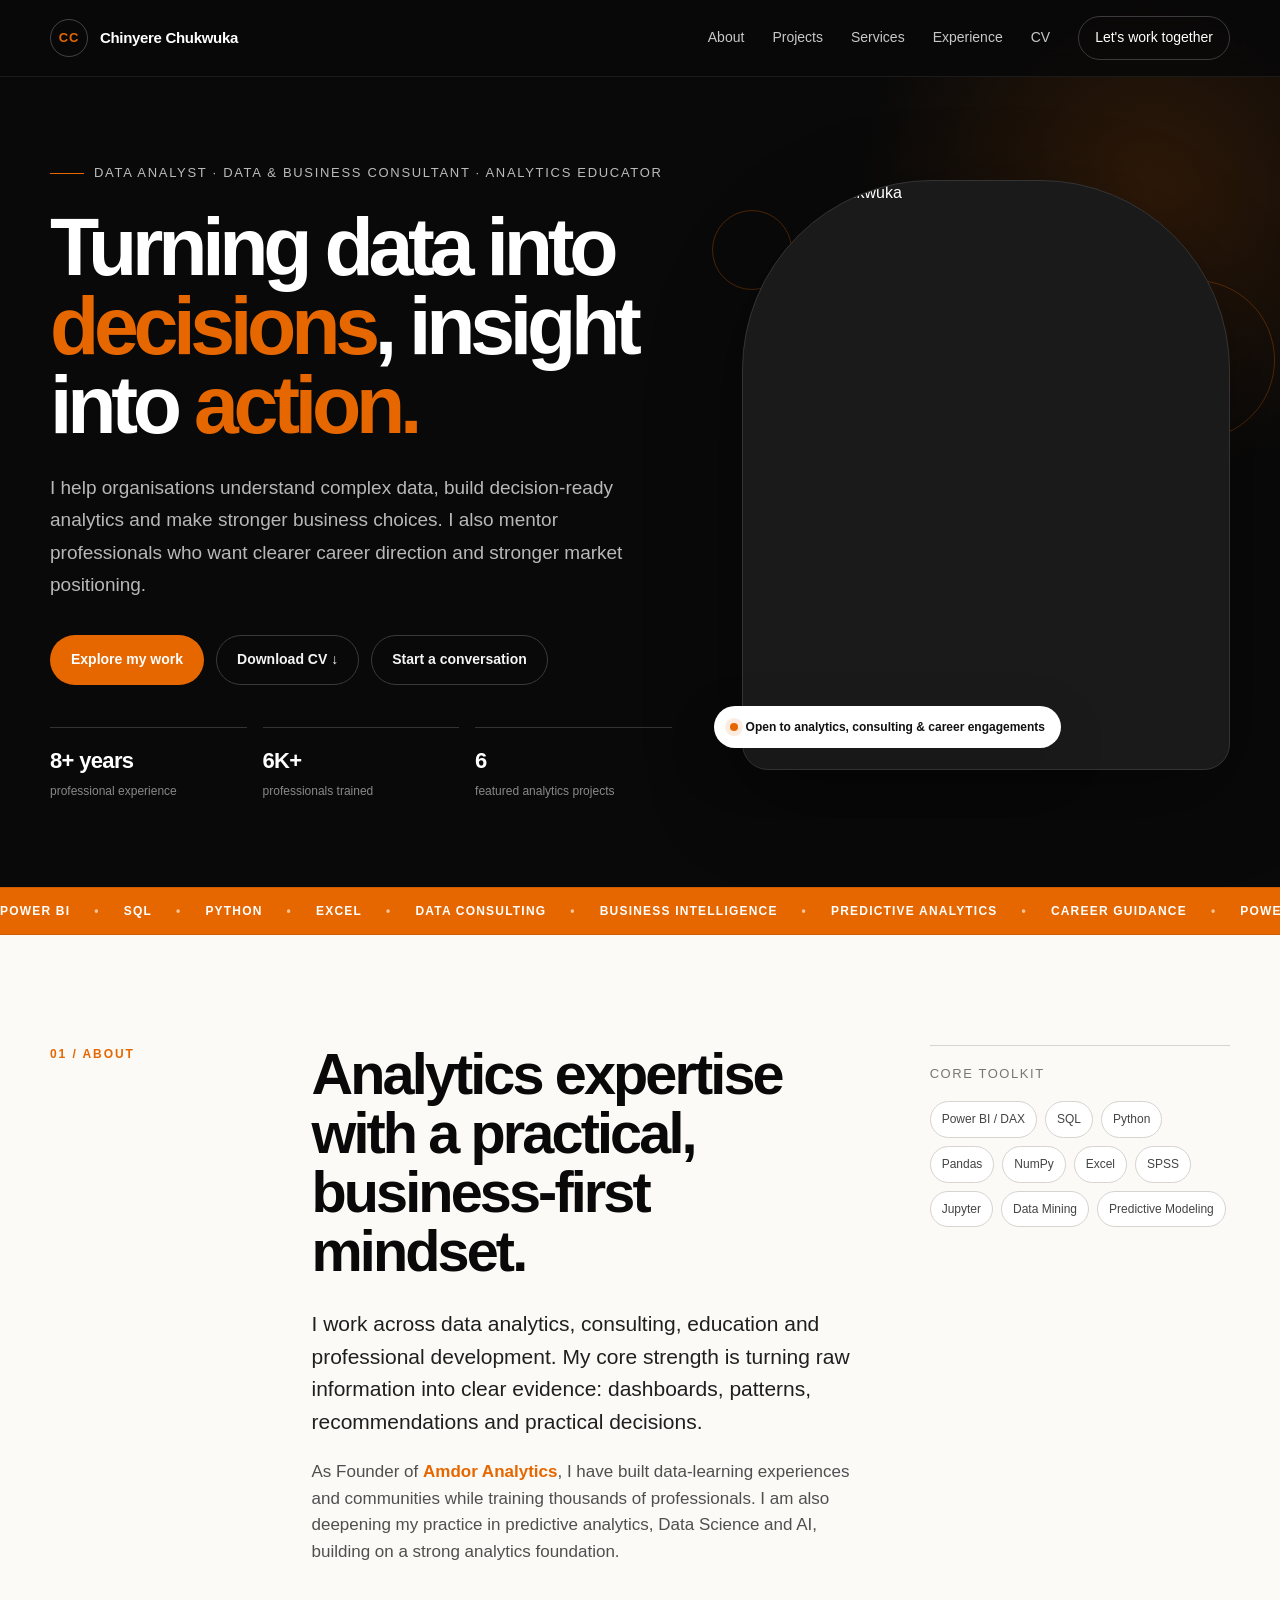
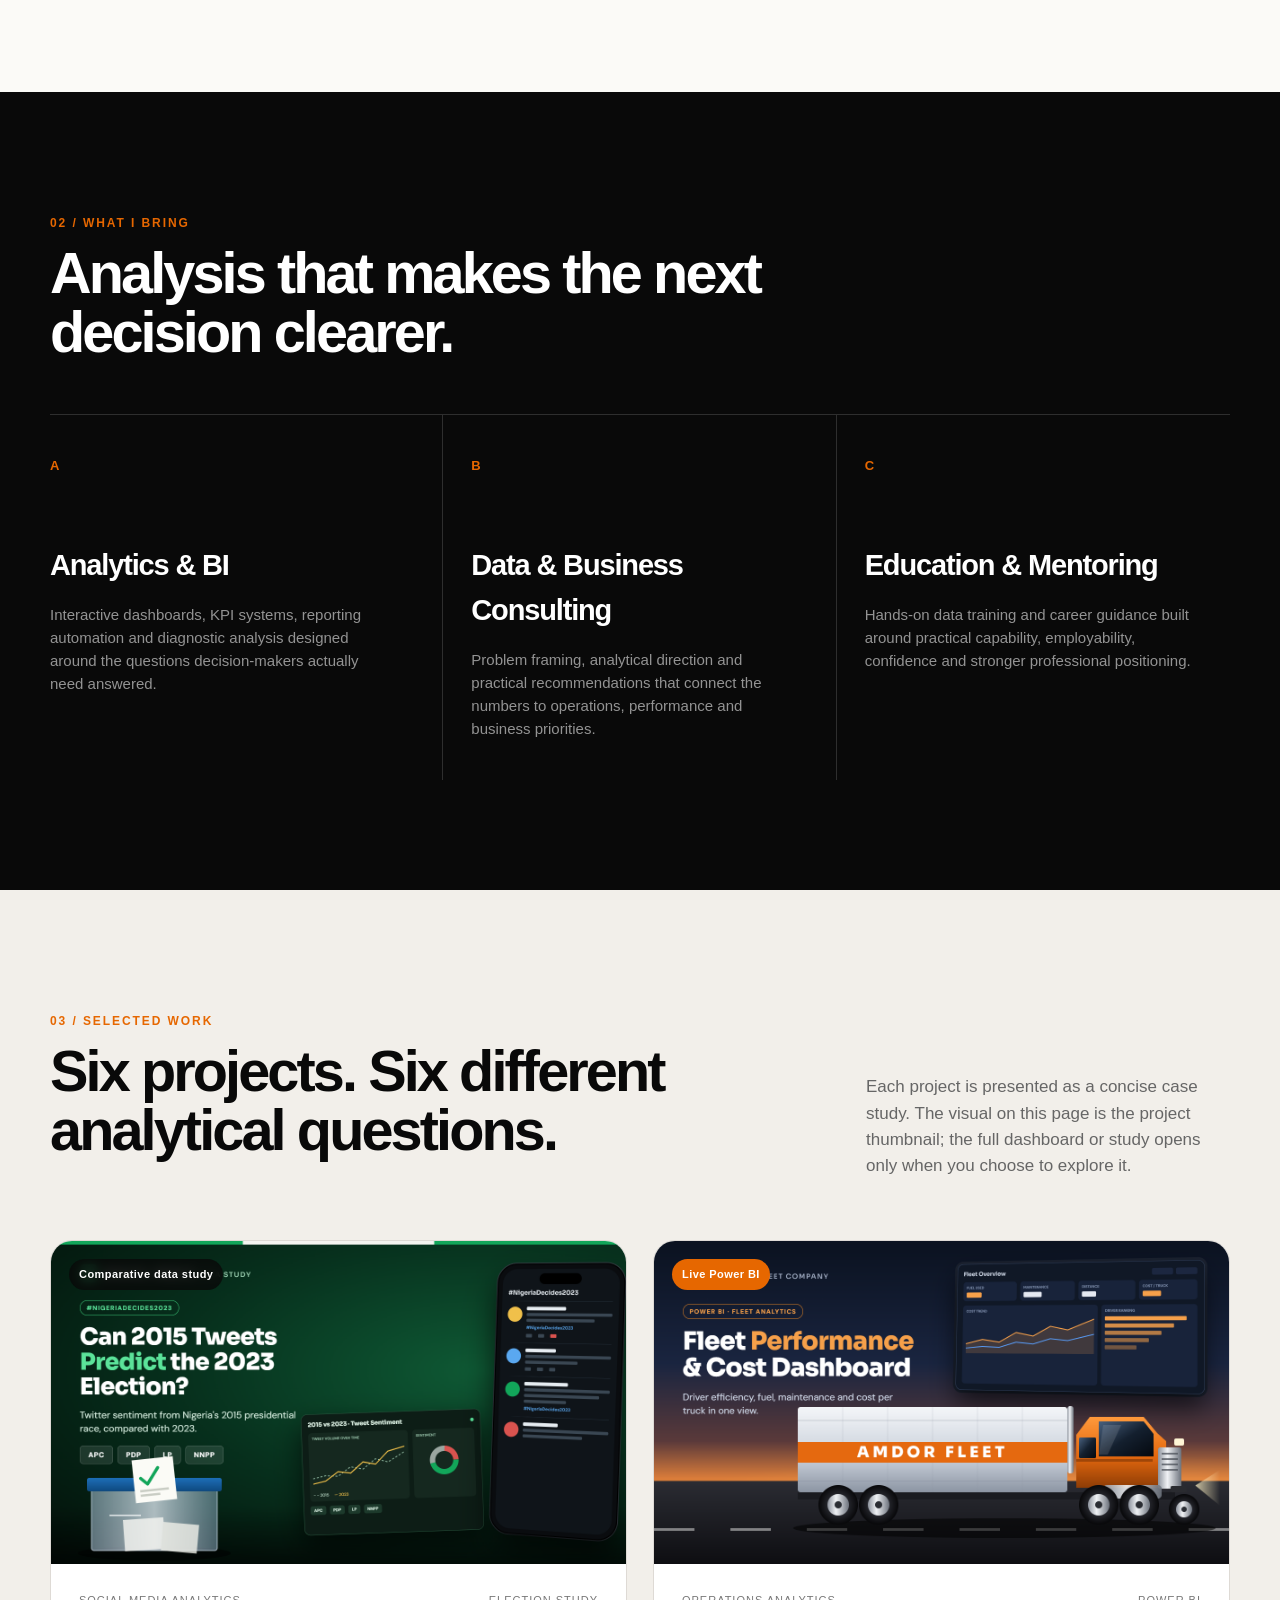
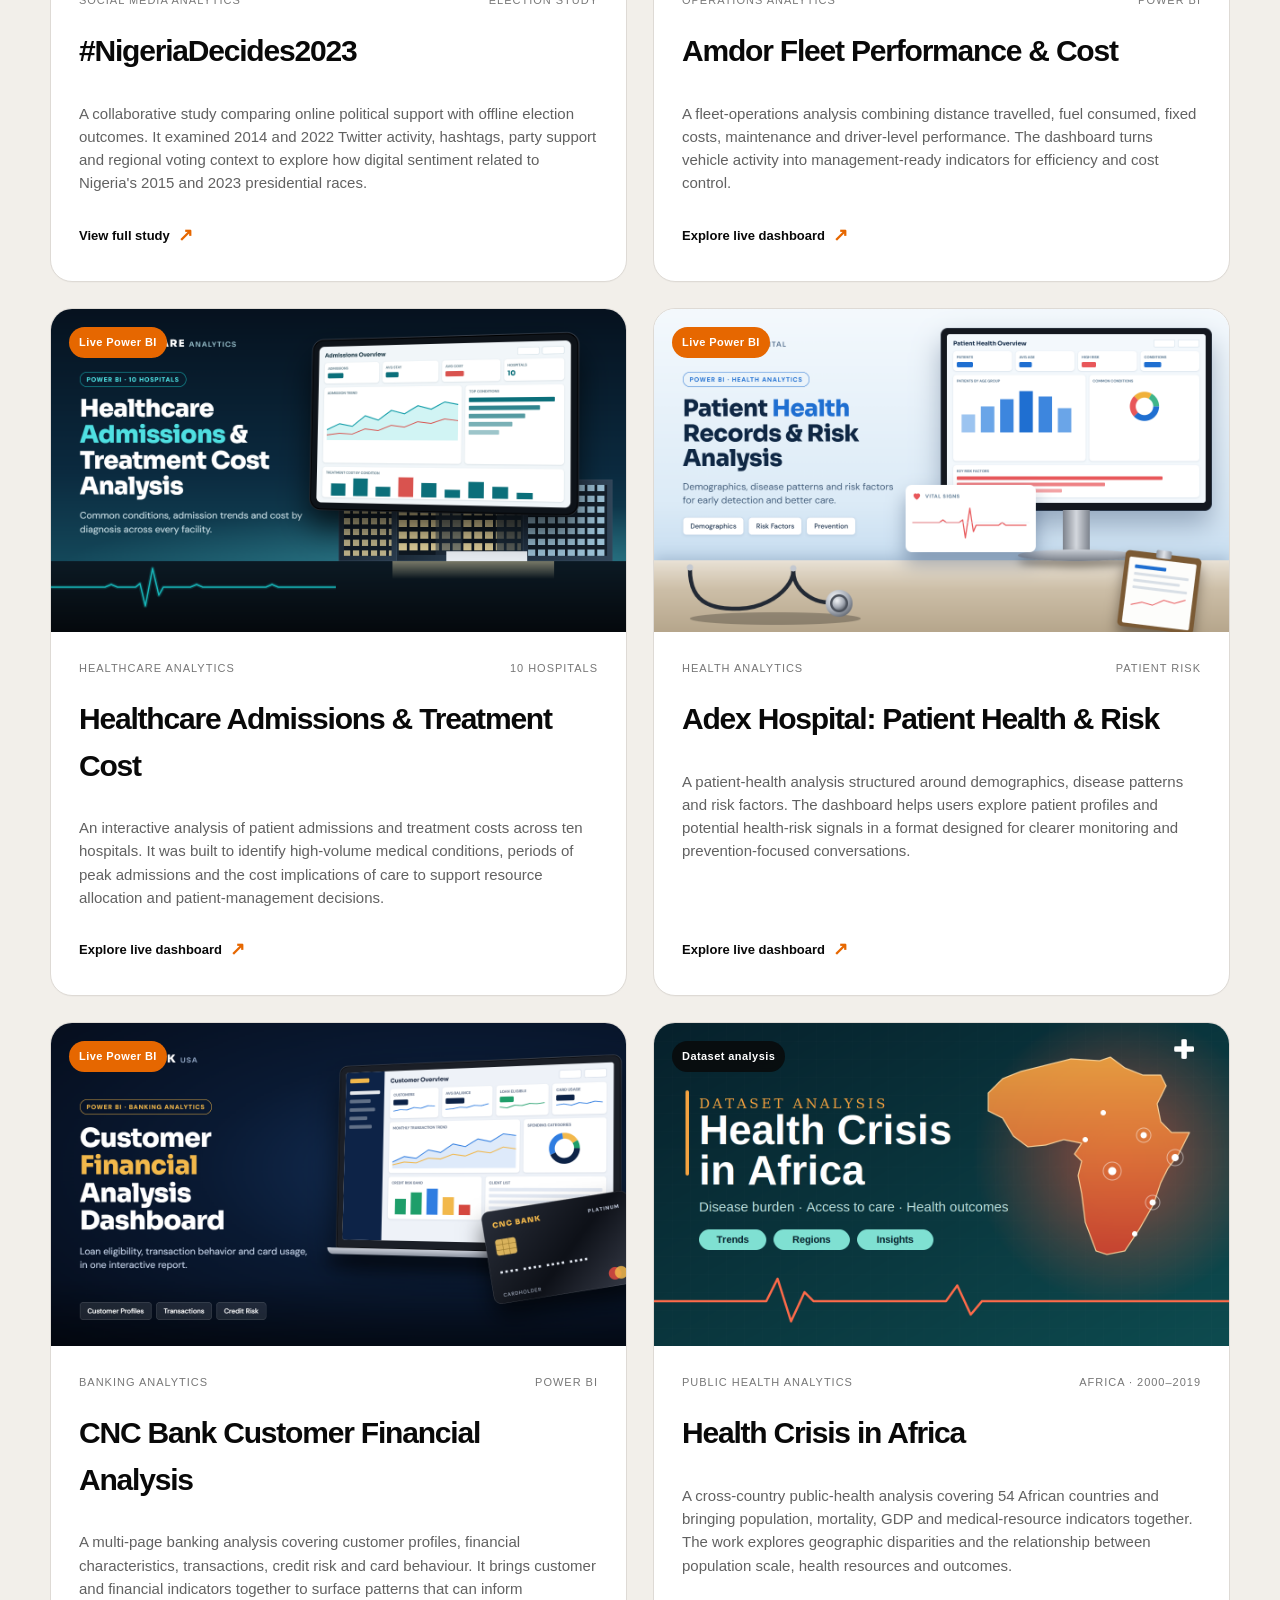
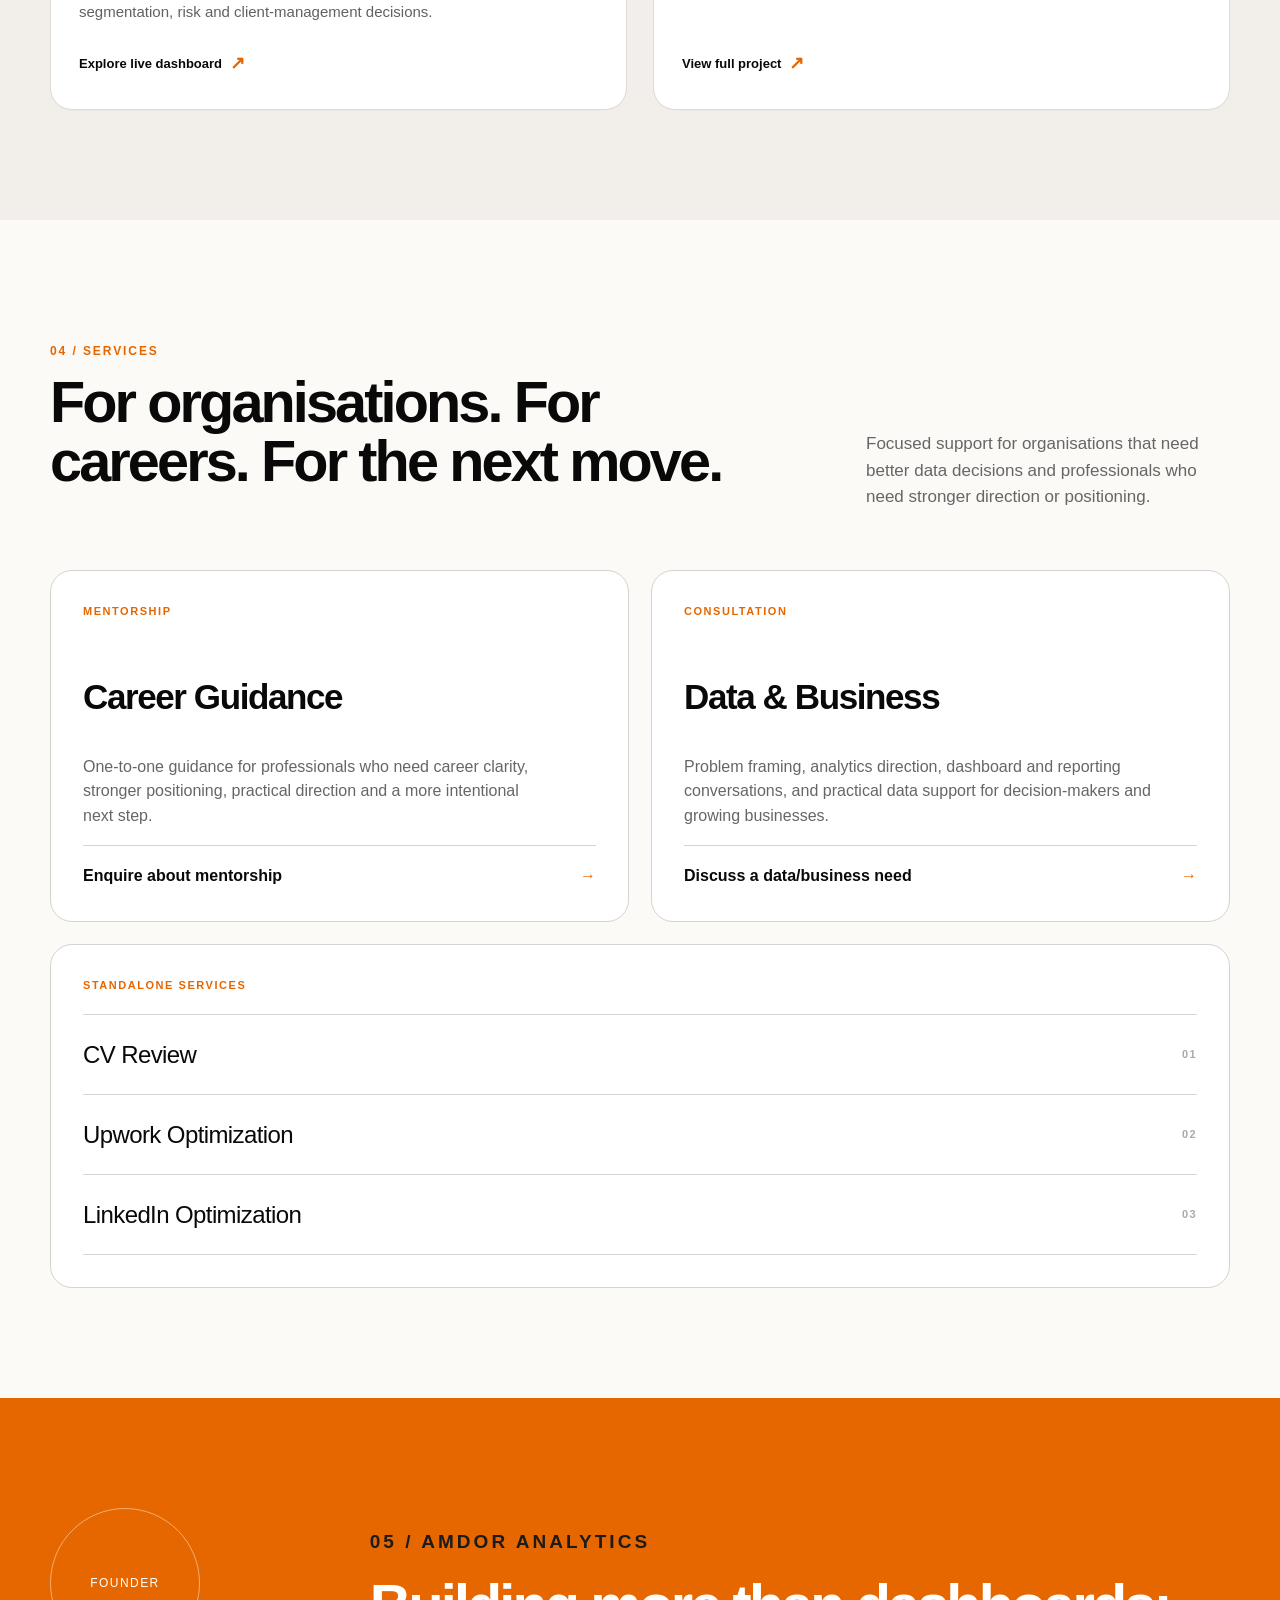
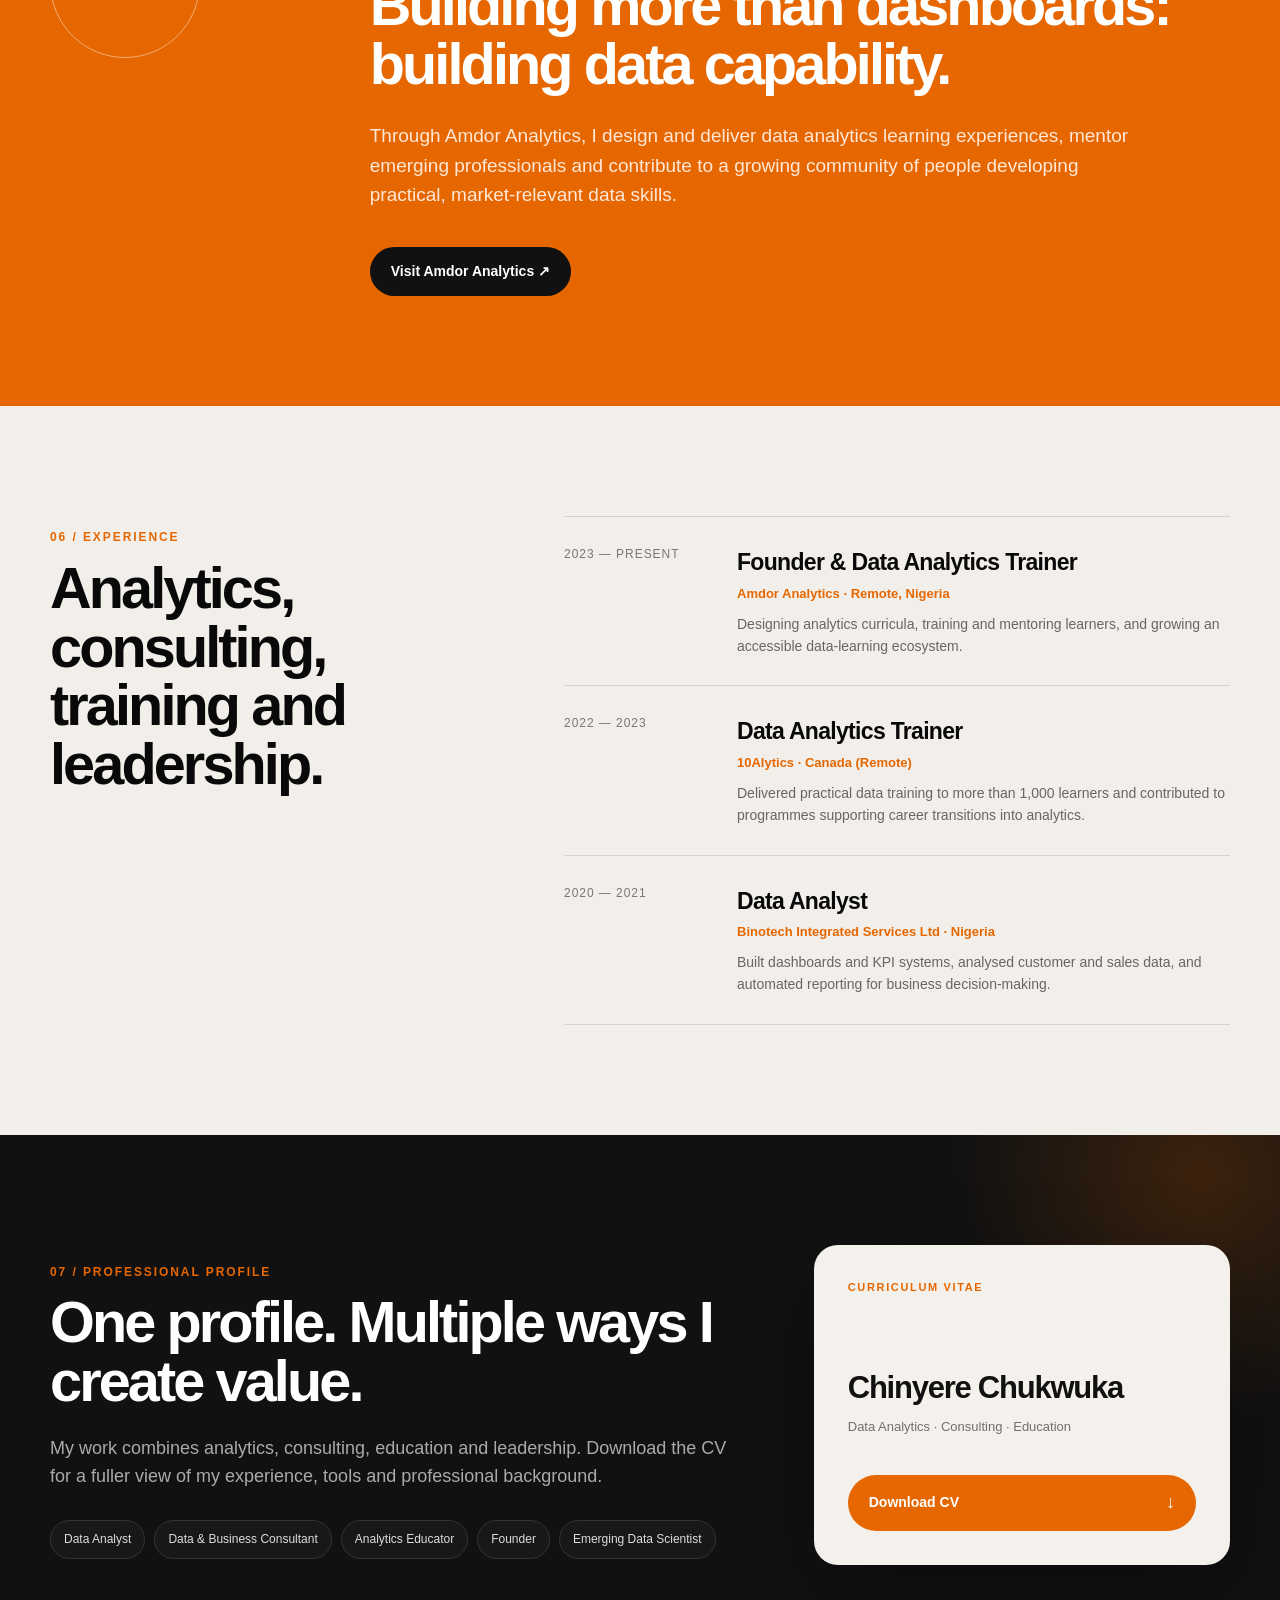
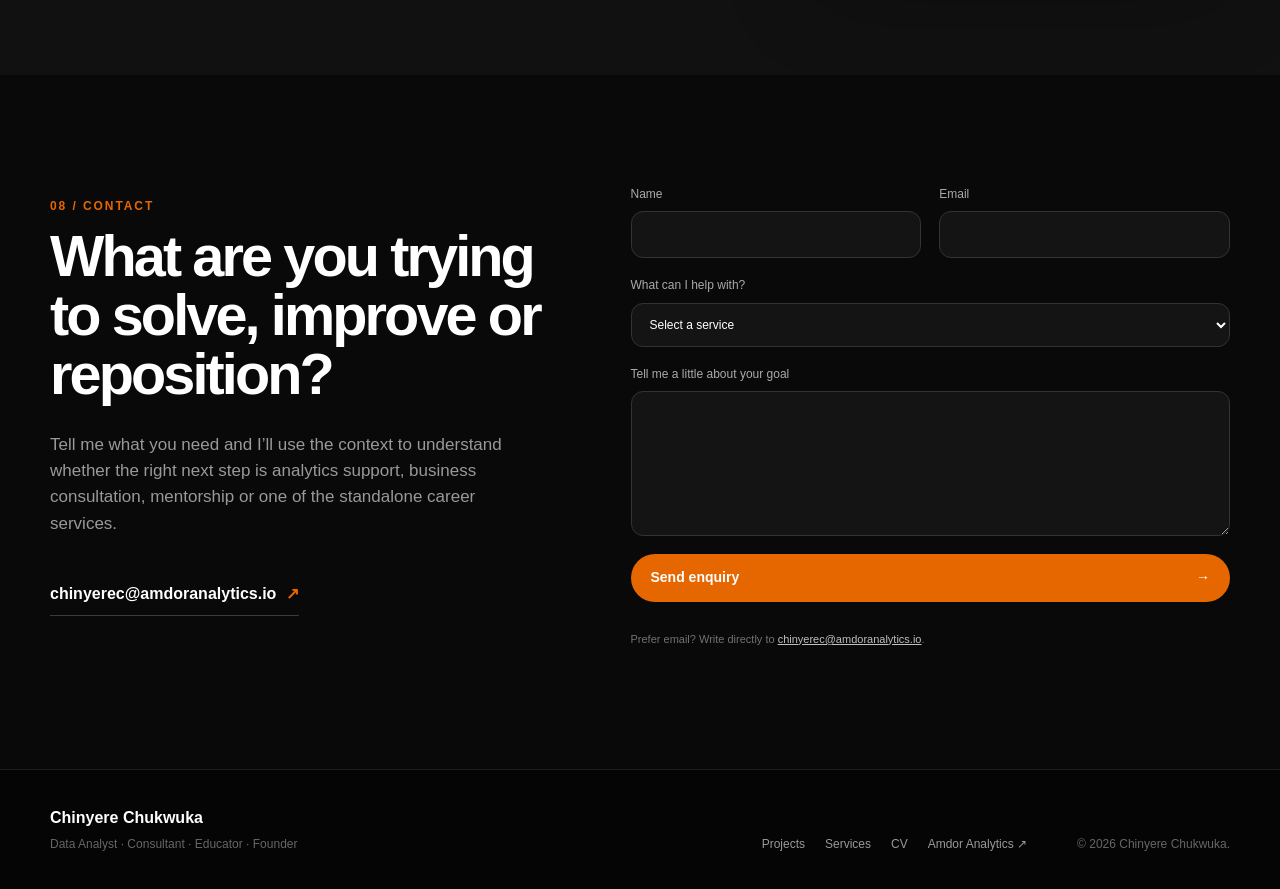
==== commit 027de64d: "Add files via upload Version 2" ====
--- a/index.html
+++ b/index.html
@@ -4,7 +4,7 @@
   <meta charset="utf-8" />
   <meta name="viewport" content="width=device-width,initial-scale=1" />
   <meta name="theme-color" content="#090909" />
-  <meta name="description" content="Chinyere Chukwuka is a data analyst, analytics educator, founder of Amdor Analytics, and emerging data scientist helping businesses and professionals turn data into decisions and career growth." />
+  <meta name="description" content="Chinyere Chukwuka is a data analyst, data and business consultant, analytics educator, founder of Amdor Analytics, and emerging data scientist helping organisations and professionals turn data into practical decisions and growth." />
   <title>Chinyere Chukwuka | Data Analytics, Consulting & Career Guidance</title>
   <link rel="icon" href="assets/favicon.svg" type="image/svg+xml" />
   <link rel="stylesheet" href="styles.css" />
@@ -18,14 +18,13 @@
         <span class="brand-mark">CC</span>
         <span class="brand-name">Chinyere Chukwuka</span>
       </a>
-      <button class="menu-toggle" type="button" aria-expanded="false" aria-controls="primary-nav" aria-label="Open navigation">
-        <span></span><span></span>
-      </button>
+      <button class="menu-toggle" type="button" aria-expanded="false" aria-controls="primary-nav" aria-label="Open navigation"><span></span><span></span></button>
       <nav id="primary-nav" class="primary-nav" aria-label="Primary navigation">
         <a href="#about">About</a>
         <a href="#work">Projects</a>
         <a href="#services">Services</a>
         <a href="#experience">Experience</a>
+        <a href="#cv">CV</a>
         <a href="#contact" class="nav-cta">Let's work together</a>
       </nav>
     </div>
@@ -35,77 +34,56 @@
     <section class="hero">
       <div class="hero-grid shell">
         <div class="hero-copy reveal">
-          <p class="eyebrow"><span></span> Data Analyst · Analytics Educator · Emerging Data Scientist</p>
-          <h1>Turning data into <em>decisions</em>, and experience into <em>career momentum.</em></h1>
-          <p class="hero-lede">I help businesses make sense of complex data, build decision-ready analytics, and support professionals who want clearer, stronger career positioning.</p>
+          <p class="eyebrow"><span></span> Data Analyst · Data & Business Consultant · Analytics Educator</p>
+          <h1>Turning data into <em>decisions</em>, insight into <em>action.</em></h1>
+          <p class="hero-lede">I help organisations understand complex data, build decision-ready analytics and make stronger business choices. I also mentor professionals who want clearer career direction and stronger market positioning.</p>
           <div class="hero-actions">
             <a class="button button-primary" href="#work">Explore my work</a>
+            <a class="button button-ghost" href="assets/chinyere-chukwuka-cv.docx" download>Download CV ↓</a>
             <a class="button button-ghost" href="#contact">Start a conversation</a>
           </div>
           <div class="hero-proof" aria-label="Professional highlights">
-            <div><strong>6+ years</strong><span>analytics & data education</span></div>
-            <div><strong>2,000+</strong><span>professionals trained</span></div>
-            <div><strong>5</strong><span>featured analytics projects</span></div>
+            <div><strong>8+ years</strong><span>professional experience</span></div>
+            <div><strong>6K+</strong><span>professionals trained</span></div>
+            <div><strong>6</strong><span>featured analytics projects</span></div>
           </div>
         </div>
 
         <div class="hero-visual reveal" aria-label="Portrait of Chinyere Chukwuka">
-          <div class="portrait-frame">
-            <img src="https://framerusercontent.com/images/WnBVpx7HmYLsqnE6hxIMtfYmzeY.png?height=1536&width=1024" alt="Chinyere Chukwuka" />
-          </div>
-          <div class="availability"><i></i><span>Open to data, business & career engagements</span></div>
-          <div class="hero-orbit hero-orbit-one"></div>
-          <div class="hero-orbit hero-orbit-two"></div>
-        </div>
-      </div>
-    </section>
-
-    <section class="ticker" aria-label="Areas of expertise">
-      <div class="ticker-track">
-        <span>Power BI</span><b>•</b><span>SQL</span><b>•</b><span>Python</span><b>•</b><span>Excel</span><b>•</b><span>Predictive Modeling</span><b>•</b><span>Business Intelligence</span><b>•</b><span>Career Guidance</span><b>•</b><span>Data Training</span><b>•</b>
-        <span>Power BI</span><b>•</b><span>SQL</span><b>•</b><span>Python</span><b>•</b><span>Excel</span><b>•</b><span>Predictive Modeling</span><b>•</b><span>Business Intelligence</span><b>•</b><span>Career Guidance</span><b>•</b><span>Data Training</span><b>•</b>
-      </div>
-    </section>
+          <div class="portrait-frame"><img src="https://framerusercontent.com/images/WnBVpx7HmYLsqnE6hxIMtfYmzeY.png?height=1536&width=1024" alt="Chinyere Chukwuka" /></div>
+          <div class="availability"><i></i><span>Open to analytics, consulting & career engagements</span></div>
+          <div class="hero-orbit hero-orbit-one"></div><div class="hero-orbit hero-orbit-two"></div>
+        </div>
+      </div>
+    </section>
+
+    <section class="ticker" aria-label="Areas of expertise"><div class="ticker-track">
+      <span>Power BI</span><b>•</b><span>SQL</span><b>•</b><span>Python</span><b>•</b><span>Excel</span><b>•</b><span>Data Consulting</span><b>•</b><span>Business Intelligence</span><b>•</b><span>Predictive Analytics</span><b>•</b><span>Career Guidance</span><b>•</b>
+      <span>Power BI</span><b>•</b><span>SQL</span><b>•</b><span>Python</span><b>•</b><span>Excel</span><b>•</b><span>Data Consulting</span><b>•</b><span>Business Intelligence</span><b>•</b><span>Predictive Analytics</span><b>•</b><span>Career Guidance</span><b>•</b>
+    </div></section>
 
     <section class="section section-light" id="about">
       <div class="shell about-grid">
         <div class="section-kicker reveal">01 / About</div>
         <div class="about-main reveal">
-          <h2>Analytical depth. Practical communication. Human development.</h2>
-          <p class="lead">I work at the intersection of analytics, education and professional growth. My foundation is data analytics: translating raw information into dashboards, patterns, recommendations and decisions. I am also expanding my work in predictive analytics, Data Science and AI.</p>
-          <p>As Founder of <a href="https://amdoranalytics.io/" target="_blank" rel="noopener">Amdor Analytics</a>, I have built learning experiences and communities that help people gain practical data skills. That same teaching mindset shapes how I consult: clarify the problem, simplify the evidence, and make the next action obvious.</p>
+          <h2>Analytics expertise with a practical, business-first mindset.</h2>
+          <p class="lead">I work across data analytics, consulting, education and professional development. My core strength is turning raw information into clear evidence: dashboards, patterns, recommendations and practical decisions.</p>
+          <p>As Founder of <a href="https://amdoranalytics.io/" target="_blank" rel="noopener">Amdor Analytics</a>, I have built data-learning experiences and communities while training thousands of professionals. I am also deepening my practice in predictive analytics, Data Science and AI, building on a strong analytics foundation.</p>
         </div>
         <aside class="about-aside reveal">
           <p class="aside-title">Core toolkit</p>
-          <div class="chip-grid">
-            <span>Power BI / DAX</span><span>SQL</span><span>Python</span><span>Pandas</span><span>NumPy</span><span>Excel</span><span>SPSS</span><span>Jupyter</span><span>Data Mining</span><span>Predictive Modeling</span>
-          </div>
+          <div class="chip-grid"><span>Power BI / DAX</span><span>SQL</span><span>Python</span><span>Pandas</span><span>NumPy</span><span>Excel</span><span>SPSS</span><span>Jupyter</span><span>Data Mining</span><span>Predictive Modeling</span></div>
         </aside>
       </div>
     </section>
 
     <section class="section section-dark capabilities">
       <div class="shell">
-        <div class="section-heading reveal">
-          <p class="section-kicker">02 / What I bring</p>
-          <h2>From business questions to useful evidence.</h2>
-        </div>
+        <div class="section-heading reveal"><p class="section-kicker">02 / What I bring</p><h2>Analysis that makes the next decision clearer.</h2></div>
         <div class="capability-grid">
-          <article class="capability-card reveal">
-            <span class="card-index">A</span>
-            <h3>Analytics & BI</h3>
-            <p>Interactive dashboards, KPI systems, reporting automation, diagnostic analysis and decision support designed around real business questions.</p>
-          </article>
-          <article class="capability-card reveal">
-            <span class="card-index">B</span>
-            <h3>Predictive Analytics</h3>
-            <p>Python-based modeling, data mining and analytical experimentation as part of an evolving Data Science practice grounded in strong analytics fundamentals.</p>
-          </article>
-          <article class="capability-card reveal">
-            <span class="card-index">C</span>
-            <h3>Education & Mentoring</h3>
-            <p>Practical data training, learner support and career guidance built around employability, confidence and hands-on skill development.</p>
-          </article>
+          <article class="capability-card reveal"><span class="card-index">A</span><h3>Analytics & BI</h3><p>Interactive dashboards, KPI systems, reporting automation and diagnostic analysis designed around the questions decision-makers actually need answered.</p></article>
+          <article class="capability-card reveal"><span class="card-index">B</span><h3>Data & Business Consulting</h3><p>Problem framing, analytical direction and practical recommendations that connect the numbers to operations, performance and business priorities.</p></article>
+          <article class="capability-card reveal"><span class="card-index">C</span><h3>Education & Mentoring</h3><p>Hands-on data training and career guidance built around practical capability, employability, confidence and stronger professional positioning.</p></article>
         </div>
       </div>
     </section>
@@ -113,75 +91,86 @@
     <section class="section section-cream" id="work">
       <div class="shell">
         <div class="section-heading split-heading reveal">
-          <div>
-            <p class="section-kicker">03 / Selected work</p>
-            <h2>Analytics across industries, not just dashboards.</h2>
-          </div>
-          <p>Five projects showing how I frame data questions across finance, healthcare, people operations and operational performance.</p>
-        </div>
-
-        <div class="projects-grid">
-          <article class="project-card project-featured reveal">
-            <a class="project-image" href="https://app.powerbi.com/view?r=eyJrIjoiMzgzYWZmYTAtMzEyNi00ZTFiLTlmMjctMWRkODA5YzhjOWM0IiwidCI6IjZmNWE3NGMyLTNiNWItNDZlNy1iZjU3LTk4ZGI5N2FhMmM0NiIsImMiOjN9" target="_blank" rel="noopener" aria-label="Open CNC Bank live dashboard">
-              <img src="https://framerusercontent.com/images/O4oRghra24HX4t1m6wCwUgillPo.png?height=1024&width=1536" alt="CNC Bank analytics dashboard" loading="lazy" />
-              <span class="live-badge">Live Power BI</span>
-            </a>
-            <div class="project-body">
-              <div class="project-meta"><span>Financial Analytics</span><span>Power BI</span></div>
-              <h3>CNC Bank Analysis</h3>
-              <p>Customer, financial, transaction and card analytics brought into a multi-page banking dashboard to surface client patterns, risk signals and actionable recommendations.</p>
-              <div class="project-actions">
-                <a class="text-link" href="https://app.powerbi.com/view?r=eyJrIjoiMzgzYWZmYTAtMzEyNi00ZTFiLTlmMjctMWRkODA5YzhjOWM0IiwidCI6IjZmNWE3NGMyLTNiNWItNDZlNy1iZjU3LTk4ZGI5N2FhMmM0NiIsImMiOjN9" target="_blank" rel="noopener">Explore live dashboard <span>↗</span></a>
-              </div>
-            </div>
-          </article>
-
-          <article class="project-card reveal">
-            <div class="project-image">
-              <img src="https://framerusercontent.com/images/TcT8yX2jF84NYLlInLX8qUdO3A0.png?height=1024&width=1536" alt="National Health Analysis dashboard" loading="lazy" />
-              <span class="asset-badge">Dashboard preview</span>
-            </div>
-            <div class="project-body">
-              <div class="project-meta"><span>Healthcare Analytics</span><span>Power BI</span></div>
-              <h3>National Health Analysis</h3>
-              <p>A healthcare analytics dashboard designed to make patterns in patient populations, treatment activity, facilities, outcomes and regional trends easier to interrogate and communicate.</p>
-            </div>
-          </article>
-
-          <article class="project-card reveal">
-            <div class="project-image">
-              <img src="https://framerusercontent.com/images/JBsmdQhWRNtYsbDuUFdhikfjHo.png?height=1024&width=1536" alt="Employee Attrition analytics dashboard" loading="lazy" />
-              <span class="asset-badge">Dashboard preview</span>
-            </div>
-            <div class="project-body">
-              <div class="project-meta"><span>People Analytics</span><span>Power BI</span></div>
-              <h3>Employee Attrition Analysis</h3>
-              <p>People analytics focused on attrition patterns across department, job role, gender, age, tenure and other workforce dimensions to support retention-oriented decisions.</p>
-            </div>
-          </article>
-
-          <article class="project-card reveal">
-            <a class="project-image" href="https://app.powerbi.com/view?r=eyJrIjoiOGY2ZjU2N2ItN2MyNS00NTQ3LTkyMzMtYWNhNmVjZGYxM2QyIiwidCI6IjZmNWE3NGMyLTNiNWItNDZlNy1iZjU3LTk4ZGI5N2FhMmM0NiIsImMiOjN9" target="_blank" rel="noopener" aria-label="Open Amdor Fleet live dashboard">
-              <img src="https://framerusercontent.com/images/q8M4vpMQhV9Jk5NHg26nvfUtA.png?height=1024&width=1536" alt="Amdor Fleet performance dashboard" loading="lazy" />
-              <span class="live-badge">Live Power BI</span>
+          <div><p class="section-kicker">03 / Selected work</p><h2>Six projects. Six different analytical questions.</h2></div>
+          <p>Each project is presented as a concise case study. The visual on this page is the project thumbnail; the full dashboard or study opens only when you choose to explore it.</p>
+        </div>
+
+        <div class="projects-grid projects-v2">
+          <article class="project-card reveal">
+            <a class="project-image project-thumbnail" href="https://drive.google.com/file/d/1_EhD_76wwDmmaEe1fxx5dYniYriRV7NT/view?usp=sharing" target="_blank" rel="noopener" aria-label="Open Nigeria Decides 2023 project">
+              <img src="assets/nigeria-decides-2023-thumbnail.png" alt="Nigeria Decides 2023 project thumbnail" loading="lazy" />
+              <span class="asset-badge">Comparative data study</span><span class="project-open">View project ↗</span>
+            </a>
+            <div class="project-body">
+              <div class="project-meta"><span>Social Media Analytics</span><span>Election Study</span></div>
+              <h3>#NigeriaDecides2023</h3>
+              <p>A collaborative study comparing online political support with offline election outcomes. It examined 2014 and 2022 Twitter activity, hashtags, party support and regional voting context to explore how digital sentiment related to Nigeria's 2015 and 2023 presidential races.</p>
+              <a class="text-link" href="https://drive.google.com/file/d/1_EhD_76wwDmmaEe1fxx5dYniYriRV7NT/view?usp=sharing" target="_blank" rel="noopener">View full study <span>↗</span></a>
+            </div>
+          </article>
+
+          <article class="project-card reveal">
+            <a class="project-image project-thumbnail" href="https://app.powerbi.com/view?r=eyJrIjoiYTQzMzgwN2QtNTcwNi00YWMxLThkNmUtNGVlYjI0MjBmOTlkIiwidCI6IjZmNWE3NGMyLTNiNWItNDZlNy1iZjU3LTk4ZGI5N2FhMmM0NiIsImMiOjN9" target="_blank" rel="noopener" aria-label="Open Amdor Fleet live dashboard">
+              <img src="assets/amdor-fleet-thumbnail.png" alt="Amdor Fleet performance and cost dashboard project thumbnail" loading="lazy" />
+              <span class="live-badge">Live Power BI</span><span class="project-open">View dashboard ↗</span>
             </a>
             <div class="project-body">
               <div class="project-meta"><span>Operations Analytics</span><span>Power BI</span></div>
-              <h3>Amdor Fleet Report</h3>
-              <p>Fleet performance and cost analysis combining distance traveled, fuel consumption, maintenance, vehicle-level activity and cost patterns into operational KPIs.</p>
-              <a class="text-link" href="https://app.powerbi.com/view?r=eyJrIjoiOGY2ZjU2N2ItN2MyNS00NTQ3LTkyMzMtYWNhNmVjZGYxM2QyIiwidCI6IjZmNWE3NGMyLTNiNWItNDZlNy1iZjU3LTk4ZGI5N2FhMmM0NiIsImMiOjN9" target="_blank" rel="noopener">Explore live dashboard <span>↗</span></a>
-            </div>
-          </article>
-
-          <article class="project-card project-wide reveal">
-            <div class="project-image project-image-health">
-              <img src="assets/health-crisis-africa.png" alt="Health Crisis in Africa dashboard covering 2000 to 2019" loading="lazy" />
-              <span class="asset-badge">Portfolio archive</span>
-            </div>
+              <h3>Amdor Fleet Performance & Cost</h3>
+              <p>A fleet-operations analysis combining distance travelled, fuel consumed, fixed costs, maintenance and driver-level performance. The dashboard turns vehicle activity into management-ready indicators for efficiency and cost control.</p>
+              <a class="text-link" href="https://app.powerbi.com/view?r=eyJrIjoiYTQzMzgwN2QtNTcwNi00YWMxLThkNmUtNGVlYjI0MjBmOTlkIiwidCI6IjZmNWE3NGMyLTNiNWItNDZlNy1iZjU3LTk4ZGI5N2FhMmM0NiIsImMiOjN9" target="_blank" rel="noopener">Explore live dashboard <span>↗</span></a>
+            </div>
+          </article>
+
+          <article class="project-card reveal">
+            <a class="project-image project-thumbnail" href="https://app.powerbi.com/view?r=eyJrIjoiYjU1MzliMGItM2YyMi00ZjUyLTkxMzEtMjQ3NjUyZTM5ZGE0IiwidCI6IjZmNWE3NGMyLTNiNWItNDZlNy1iZjU3LTk4ZGI5N2FhMmM0NiIsImMiOjN9" target="_blank" rel="noopener" aria-label="Open healthcare analysis live dashboard">
+              <img src="assets/healthcare-analysis-thumbnail.png" alt="Healthcare admissions and treatment cost analysis project thumbnail" loading="lazy" />
+              <span class="live-badge">Live Power BI</span><span class="project-open">View dashboard ↗</span>
+            </a>
+            <div class="project-body">
+              <div class="project-meta"><span>Healthcare Analytics</span><span>10 Hospitals</span></div>
+              <h3>Healthcare Admissions & Treatment Cost</h3>
+              <p>An interactive analysis of patient admissions and treatment costs across ten hospitals. It was built to identify high-volume medical conditions, periods of peak admissions and the cost implications of care to support resource allocation and patient-management decisions.</p>
+              <a class="text-link" href="https://app.powerbi.com/view?r=eyJrIjoiYjU1MzliMGItM2YyMi00ZjUyLTkxMzEtMjQ3NjUyZTM5ZGE0IiwidCI6IjZmNWE3NGMyLTNiNWItNDZlNy1iZjU3LTk4ZGI5N2FhMmM0NiIsImMiOjN9" target="_blank" rel="noopener">Explore live dashboard <span>↗</span></a>
+            </div>
+          </article>
+
+          <article class="project-card reveal">
+            <a class="project-image project-thumbnail" href="https://app.powerbi.com/view?r=eyJrIjoiNjI1MzQwNGEtY2M1Yy00ZjQ0LTk1NWUtMDQ3MmE3MjJjM2MxIiwidCI6IjZmNWE3NGMyLTNiNWItNDZlNy1iZjU3LTk4ZGI5N2FhMmM0NiIsImMiOjN9" target="_blank" rel="noopener" aria-label="Open Adex Hospital live dashboard">
+              <img src="assets/adex-hospital-thumbnail.png" alt="Adex Hospital patient health records and risk analysis project thumbnail" loading="lazy" />
+              <span class="live-badge">Live Power BI</span><span class="project-open">View dashboard ↗</span>
+            </a>
+            <div class="project-body">
+              <div class="project-meta"><span>Health Analytics</span><span>Patient Risk</span></div>
+              <h3>Adex Hospital: Patient Health & Risk</h3>
+              <p>A patient-health analysis structured around demographics, disease patterns and risk factors. The dashboard helps users explore patient profiles and potential health-risk signals in a format designed for clearer monitoring and prevention-focused conversations.</p>
+              <a class="text-link" href="https://app.powerbi.com/view?r=eyJrIjoiNjI1MzQwNGEtY2M1Yy00ZjQ0LTk1NWUtMDQ3MmE3MjJjM2MxIiwidCI6IjZmNWE3NGMyLTNiNWItNDZlNy1iZjU3LTk4ZGI5N2FhMmM0NiIsImMiOjN9" target="_blank" rel="noopener">Explore live dashboard <span>↗</span></a>
+            </div>
+          </article>
+
+          <article class="project-card reveal">
+            <a class="project-image project-thumbnail" href="https://app.powerbi.com/view?r=eyJrIjoiMzgzYWZmYTAtMzEyNi00ZTFiLTlmMjctMWRkODA5YzhjOWM0IiwidCI6IjZmNWE3NGMyLTNiNWItNDZlNy1iZjU3LTk4ZGI5N2FhMmM0NiIsImMiOjN9" target="_blank" rel="noopener" aria-label="Open CNC Bank live dashboard">
+              <img src="assets/cnc-bank-thumbnail.png" alt="CNC Bank customer financial analysis project thumbnail" loading="lazy" />
+              <span class="live-badge">Live Power BI</span><span class="project-open">View dashboard ↗</span>
+            </a>
+            <div class="project-body">
+              <div class="project-meta"><span>Banking Analytics</span><span>Power BI</span></div>
+              <h3>CNC Bank Customer Financial Analysis</h3>
+              <p>A multi-page banking analysis covering customer profiles, financial characteristics, transactions, credit risk and card behaviour. It brings customer and financial indicators together to surface patterns that can inform segmentation, risk and client-management decisions.</p>
+              <a class="text-link" href="https://app.powerbi.com/view?r=eyJrIjoiMzgzYWZmYTAtMzEyNi00ZTFiLTlmMjctMWRkODA5YzhjOWM0IiwidCI6IjZmNWE3NGMyLTNiNWItNDZlNy1iZjU3LTk4ZGI5N2FhMmM0NiIsImMiOjN9" target="_blank" rel="noopener">Explore live dashboard <span>↗</span></a>
+            </div>
+          </article>
+
+          <article class="project-card reveal">
+            <a class="project-image project-thumbnail" href="https://drive.google.com/file/d/1Zm-fUCBA3tz3bUAMt8-TJrvXE2rM-HTY/view?usp=sharing" target="_blank" rel="noopener" aria-label="Open Health Crisis in Africa project">
+              <img src="assets/health-crisis-africa-thumbnail.png" alt="Health Crisis in Africa project thumbnail" loading="lazy" />
+              <span class="asset-badge">Dataset analysis</span><span class="project-open">View project ↗</span>
+            </a>
             <div class="project-body">
               <div class="project-meta"><span>Public Health Analytics</span><span>Africa · 2000–2019</span></div>
               <h3>Health Crisis in Africa</h3>
-              <p>A population-health analysis spanning 54 African countries, bringing mortality, population, GDP and medical-resource indicators together to examine geographic and time-based health patterns.</p>
+              <p>A cross-country public-health analysis covering 54 African countries and bringing population, mortality, GDP and medical-resource indicators together. The work explores geographic disparities and the relationship between population scale, health resources and outcomes.</p>
+              <a class="text-link" href="https://drive.google.com/file/d/1Zm-fUCBA3tz3bUAMt8-TJrvXE2rM-HTY/view?usp=sharing" target="_blank" rel="noopener">View full project <span>↗</span></a>
             </div>
           </article>
         </div>
@@ -190,120 +179,51 @@
 
     <section class="section section-light" id="services">
       <div class="shell">
-        <div class="section-heading split-heading reveal">
-          <div>
-            <p class="section-kicker">04 / Services</p>
-            <h2>For businesses. For careers. For the next move.</h2>
-          </div>
-          <p>Focused support for organisations that need better data decisions and professionals who need stronger direction or positioning.</p>
-        </div>
-
+        <div class="section-heading split-heading reveal"><div><p class="section-kicker">04 / Services</p><h2>For organisations. For careers. For the next move.</h2></div><p>Focused support for organisations that need better data decisions and professionals who need stronger direction or positioning.</p></div>
         <div class="service-groups">
-          <article class="service-group service-primary reveal">
-            <p class="service-label">Mentorship</p>
-            <h3>Career Guidance</h3>
-            <p>One-to-one guidance for professionals who need career clarity, stronger positioning, practical direction and a more intentional next step.</p>
-            <button class="service-button" type="button" data-service="Career Guidance Mentorship">Enquire about mentorship <span>→</span></button>
-          </article>
-
-          <article class="service-group service-primary reveal">
-            <p class="service-label">Consultation</p>
-            <h3>Data & Business</h3>
-            <p>Problem framing, analytics direction, dashboard and reporting conversations, and practical data support for decision-makers and growing businesses.</p>
-            <button class="service-button" type="button" data-service="Data & Business Consultation">Discuss a data/business need <span>→</span></button>
-          </article>
-
-          <article class="service-group standalones reveal">
-            <p class="service-label">Standalone services</p>
-            <div class="standalone-list">
-              <button type="button" data-service="CV Review"><span>CV Review</span><b>01</b></button>
-              <button type="button" data-service="Upwork Optimization"><span>Upwork Optimization</span><b>02</b></button>
-              <button type="button" data-service="LinkedIn Optimization"><span>LinkedIn Optimization</span><b>03</b></button>
-            </div>
-          </article>
+          <article class="service-group service-primary reveal"><p class="service-label">Mentorship</p><h3>Career Guidance</h3><p>One-to-one guidance for professionals who need career clarity, stronger positioning, practical direction and a more intentional next step.</p><button class="service-button" type="button" data-service="Career Guidance Mentorship">Enquire about mentorship <span>→</span></button></article>
+          <article class="service-group service-primary reveal"><p class="service-label">Consultation</p><h3>Data & Business</h3><p>Problem framing, analytics direction, dashboard and reporting conversations, and practical data support for decision-makers and growing businesses.</p><button class="service-button" type="button" data-service="Data & Business Consultation">Discuss a data/business need <span>→</span></button></article>
+          <article class="service-group standalones reveal"><p class="service-label">Standalone services</p><div class="standalone-list"><button type="button" data-service="CV Review"><span>CV Review</span><b>01</b></button><button type="button" data-service="Upwork Optimization"><span>Upwork Optimization</span><b>02</b></button><button type="button" data-service="LinkedIn Optimization"><span>LinkedIn Optimization</span><b>03</b></button></div></article>
         </div>
       </div>
     </section>
 
     <section class="section founder-section">
-      <div class="shell founder-grid">
-        <div class="founder-badge reveal">Founder</div>
-        <div class="founder-copy reveal">
-          <p class="section-kicker">05 / Amdor Analytics</p>
-          <h2>Building more than dashboards: building data capability.</h2>
-          <p>Through Amdor Analytics, I design and deliver data analytics learning experiences, mentor emerging professionals and contribute to a growing community of people developing practical, market-relevant data skills.</p>
-          <a class="button button-primary" href="https://amdoranalytics.io/" target="_blank" rel="noopener">Visit Amdor Analytics ↗</a>
-        </div>
-      </div>
+      <div class="shell founder-grid"><div class="founder-badge reveal">Founder</div><div class="founder-copy reveal"><p class="section-kicker">05 / Amdor Analytics</p><h2>Building more than dashboards: building data capability.</h2><p>Through Amdor Analytics, I design and deliver data analytics learning experiences, mentor emerging professionals and contribute to a growing community of people developing practical, market-relevant data skills.</p><a class="button button-primary" href="https://amdoranalytics.io/" target="_blank" rel="noopener">Visit Amdor Analytics ↗</a></div></div>
     </section>
 
     <section class="section section-cream" id="experience">
       <div class="shell experience-grid">
-        <div class="section-heading reveal">
-          <p class="section-kicker">06 / Experience</p>
-          <h2>Analytics, training and leadership.</h2>
-        </div>
+        <div class="section-heading reveal"><p class="section-kicker">06 / Experience</p><h2>Analytics, consulting, training and leadership.</h2></div>
         <div class="timeline">
-          <article class="timeline-item reveal">
-            <div class="timeline-date">2023 — Present</div>
-            <div><h3>Founder & Data Analytics Trainer</h3><p class="org">Amdor Analytics · Remote, Nigeria</p><p>Designing analytics curricula, training and mentoring learners, and growing an accessible data-learning ecosystem.</p></div>
-          </article>
-          <article class="timeline-item reveal">
-            <div class="timeline-date">2022 — 2023</div>
-            <div><h3>Data Analytics Trainer</h3><p class="org">10Alytics · Canada (Remote)</p><p>Delivered data training across industries and contributed to programmes supporting career transitions into analytics.</p></div>
-          </article>
-          <article class="timeline-item reveal">
-            <div class="timeline-date">2020 — 2021</div>
-            <div><h3>Data Analyst</h3><p class="org">Binotech Integrated Services Ltd · Nigeria</p><p>Built dashboards and KPI systems, analysed customer and sales data, and automated reporting for business decision-making.</p></div>
-          </article>
-        </div>
+          <article class="timeline-item reveal"><div class="timeline-date">2023 — Present</div><div><h3>Founder & Data Analytics Trainer</h3><p class="org">Amdor Analytics · Remote, Nigeria</p><p>Designing analytics curricula, training and mentoring learners, and growing an accessible data-learning ecosystem.</p></div></article>
+          <article class="timeline-item reveal"><div class="timeline-date">2022 — 2023</div><div><h3>Data Analytics Trainer</h3><p class="org">10Alytics · Canada (Remote)</p><p>Delivered practical data training to more than 1,000 learners and contributed to programmes supporting career transitions into analytics.</p></div></article>
+          <article class="timeline-item reveal"><div class="timeline-date">2020 — 2021</div><div><h3>Data Analyst</h3><p class="org">Binotech Integrated Services Ltd · Nigeria</p><p>Built dashboards and KPI systems, analysed customer and sales data, and automated reporting for business decision-making.</p></div></article>
+        </div>
+      </div>
+    </section>
+
+    <section class="section cv-section" id="cv">
+      <div class="shell cv-grid">
+        <div class="cv-copy reveal"><p class="section-kicker">07 / Professional profile</p><h2>One profile. Multiple ways I create value.</h2><p>My work combines analytics, consulting, education and leadership. Download the CV for a fuller view of my experience, tools and professional background.</p><div class="role-pills"><span>Data Analyst</span><span>Data & Business Consultant</span><span>Analytics Educator</span><span>Founder</span><span>Emerging Data Scientist</span></div></div>
+        <div class="cv-card reveal"><p class="cv-card-label">Curriculum Vitae</p><strong>Chinyere Chukwuka</strong><span>Data Analytics · Consulting · Education</span><a class="button button-primary" href="assets/chinyere-chukwuka-cv.docx" download>Download CV <b>↓</b></a></div>
       </div>
     </section>
 
     <section class="section contact-section" id="contact">
       <div class="shell contact-grid">
-        <div class="contact-copy reveal">
-          <p class="section-kicker">07 / Contact</p>
-          <h2>What are you trying to solve, improve or reposition?</h2>
-          <p>Tell me what you need and I’ll use the context to understand whether the right next step is analytics support, business consultation, mentorship or one of the standalone career services.</p>
-          <a class="contact-email" href="mailto:chinyerec@amdoranalytics.io">chinyerec@amdoranalytics.io <span>↗</span></a>
-        </div>
-
+        <div class="contact-copy reveal"><p class="section-kicker">08 / Contact</p><h2>What are you trying to solve, improve or reposition?</h2><p>Tell me what you need and I’ll use the context to understand whether the right next step is analytics support, business consultation, mentorship or one of the standalone career services.</p><a class="contact-email" href="mailto:chinyerec@amdoranalytics.io">chinyerec@amdoranalytics.io <span>↗</span></a></div>
         <form class="contact-form reveal" action="https://formsubmit.co/chinyerec@amdoranalytics.io" method="POST">
-          <input type="hidden" name="_subject" value="New portfolio website enquiry" />
-          <input type="hidden" name="_captcha" value="false" />
-          <input class="hp" type="text" name="_honey" tabindex="-1" autocomplete="off" aria-hidden="true" />
-          <label>Name<input type="text" name="name" autocomplete="name" required /></label>
-          <label>Email<input type="email" name="email" autocomplete="email" required /></label>
-          <label>What can I help with?
-            <select name="service" id="service-select" required>
-              <option value="" selected disabled>Select a service</option>
-              <option>Career Guidance Mentorship</option>
-              <option>Data & Business Consultation</option>
-              <option>CV Review</option>
-              <option>Upwork Optimization</option>
-              <option>LinkedIn Optimization</option>
-              <option>Analytics Project / Dashboard</option>
-              <option>Training / Speaking</option>
-              <option>Other</option>
-            </select>
-          </label>
-          <label>Tell me a little about your goal<textarea name="message" rows="5" required></textarea></label>
-          <button class="button button-primary form-submit" type="submit">Send enquiry <span>→</span></button>
-          <p class="form-note">Prefer email? Write directly to <a href="mailto:chinyerec@amdoranalytics.io">chinyerec@amdoranalytics.io</a>.</p>
+          <input type="hidden" name="_subject" value="New portfolio website enquiry" /><input type="hidden" name="_captcha" value="false" /><input class="hp" type="text" name="_honey" tabindex="-1" autocomplete="off" aria-hidden="true" />
+          <label>Name<input type="text" name="name" autocomplete="name" required /></label><label>Email<input type="email" name="email" autocomplete="email" required /></label>
+          <label>What can I help with?<select name="service" id="service-select" required><option value="" selected disabled>Select a service</option><option>Career Guidance Mentorship</option><option>Data & Business Consultation</option><option>CV Review</option><option>Upwork Optimization</option><option>LinkedIn Optimization</option><option>Analytics Project / Dashboard</option><option>Training / Speaking</option><option>Other</option></select></label>
+          <label>Tell me a little about your goal<textarea name="message" rows="5" required></textarea></label><button class="button button-primary form-submit" type="submit">Send enquiry <span>→</span></button><p class="form-note">Prefer email? Write directly to <a href="mailto:chinyerec@amdoranalytics.io">chinyerec@amdoranalytics.io</a>.</p>
         </form>
       </div>
     </section>
   </main>
 
-  <footer class="site-footer">
-    <div class="shell footer-grid">
-      <div><strong>Chinyere Chukwuka</strong><p>Data Analyst · Educator · Founder</p></div>
-      <div class="footer-links"><a href="#work">Projects</a><a href="#services">Services</a><a href="https://amdoranalytics.io/" target="_blank" rel="noopener">Amdor Analytics ↗</a></div>
-      <p class="copyright">© <span id="year"></span> Chinyere Chukwuka.</p>
-    </div>
-  </footer>
-
+  <footer class="site-footer"><div class="shell footer-grid"><div><strong>Chinyere Chukwuka</strong><p>Data Analyst · Consultant · Educator · Founder</p></div><div class="footer-links"><a href="#work">Projects</a><a href="#services">Services</a><a href="#cv">CV</a><a href="https://amdoranalytics.io/" target="_blank" rel="noopener">Amdor Analytics ↗</a></div><p class="copyright">© <span id="year"></span> Chinyere Chukwuka.</p></div></footer>
   <script src="script.js"></script>
 </body>
 </html>
--- a/styles.css
+++ b/styles.css
@@ -57,3 +57,28 @@
   :root{--shell:calc(100% - 28px);--radius:18px}.section{padding:78px 0}.brand-name{display:none}.hero{min-height:auto;padding:115px 0 64px}.hero h1{font-size:50px}.hero-lede{font-size:17px}.hero-proof{grid-template-columns:1fr 1fr}.hero-proof div:last-child{grid-column:1/-1}.hero-visual{min-height:390px}.portrait-frame{height:390px;border-radius:120px 120px 20px 20px}.availability{left:10px;bottom:14px;max-width:92%}.about-main h2,.section-heading h2,.founder-copy h2,.contact-copy h2{font-size:40px}.about-main .lead{font-size:18px}.project-image,.project-featured .project-image,.project-wide .project-image{min-height:235px}.project-body{padding:23px 20px}.project-body h3{font-size:26px}.service-group{padding:24px}.service-group h3{font-size:30px}.standalone-list button{font-size:20px}.timeline-item{grid-template-columns:1fr;gap:10px}.contact-form{grid-template-columns:1fr}.contact-form label,.contact-form label:nth-of-type(3),.contact-form label:nth-of-type(4),.form-submit,.form-note{grid-column:1}.footer-links{flex-wrap:wrap}.ticker-track{animation-duration:28s}
 }
 @media (prefers-reduced-motion:reduce){html{scroll-behavior:auto}.ticker-track{animation:none}.reveal{opacity:1;transform:none;transition:none}}
+
+/* V2 project and CV refinements */
+.projects-v2{grid-template-columns:repeat(2,minmax(0,1fr));gap:26px}
+.projects-v2 .project-card{display:flex;flex-direction:column}
+.projects-v2 .project-image{min-height:0;aspect-ratio:16/9;background:#111}
+.project-thumbnail img{width:100%;height:100%;object-fit:cover;padding:0;background:transparent}
+.project-open{position:absolute;right:18px;bottom:18px;background:#fff;color:#111;padding:8px 11px;border-radius:999px;font-size:11px;font-weight:850;opacity:0;transform:translateY(4px);transition:.25s;box-shadow:0 8px 24px rgba(0,0,0,.14)}
+.project-thumbnail:hover .project-open{opacity:1;transform:none}
+.projects-v2 .project-body{display:flex;flex-direction:column;flex:1}
+.projects-v2 .text-link{margin-top:auto;padding-top:12px}
+.cv-section{background:#111;color:#fff;position:relative;overflow:hidden}
+.cv-section:before{content:"";position:absolute;width:520px;height:520px;border-radius:50%;right:-180px;top:-220px;background:radial-gradient(circle,rgba(230,103,0,.2),transparent 67%)}
+.cv-grid{display:grid;grid-template-columns:1.25fr .75fr;gap:70px;align-items:center;position:relative;z-index:1}
+.cv-copy h2{font-size:clamp(40px,4.5vw,64px);line-height:1.02;letter-spacing:-.05em;margin:0 0 24px}
+.cv-copy>p:not(.section-kicker){max-width:720px;color:#aaa;font-size:18px}
+.role-pills{display:flex;flex-wrap:wrap;gap:9px;margin-top:30px}
+.role-pills span{border:1px solid #343434;background:#181818;color:#ddd;border-radius:999px;padding:9px 13px;font-size:12px}
+.cv-card{background:#f4f0eb;color:#111;border-radius:24px;padding:34px;min-height:320px;display:flex;flex-direction:column;box-shadow:0 30px 90px rgba(0,0,0,.28)}
+.cv-card-label{margin:0 0 auto;color:var(--accent);font-size:11px;text-transform:uppercase;letter-spacing:.15em;font-weight:850}
+.cv-card strong{display:block;font-size:31px;letter-spacing:-.04em;margin-bottom:5px}
+.cv-card>span{color:#707070;font-size:13px}
+.cv-card .button{margin-top:38px;justify-content:space-between}
+.cv-card .button b{font-size:18px}
+@media (max-width:980px){.projects-v2{grid-template-columns:1fr}.cv-grid{grid-template-columns:1fr}.cv-card{min-height:260px;max-width:560px}.project-open{opacity:1;transform:none}}
+@media (max-width:640px){.projects-v2{gap:18px}.cv-card{padding:26px;min-height:240px}.cv-card strong{font-size:27px}.project-open{right:12px;bottom:12px}}
